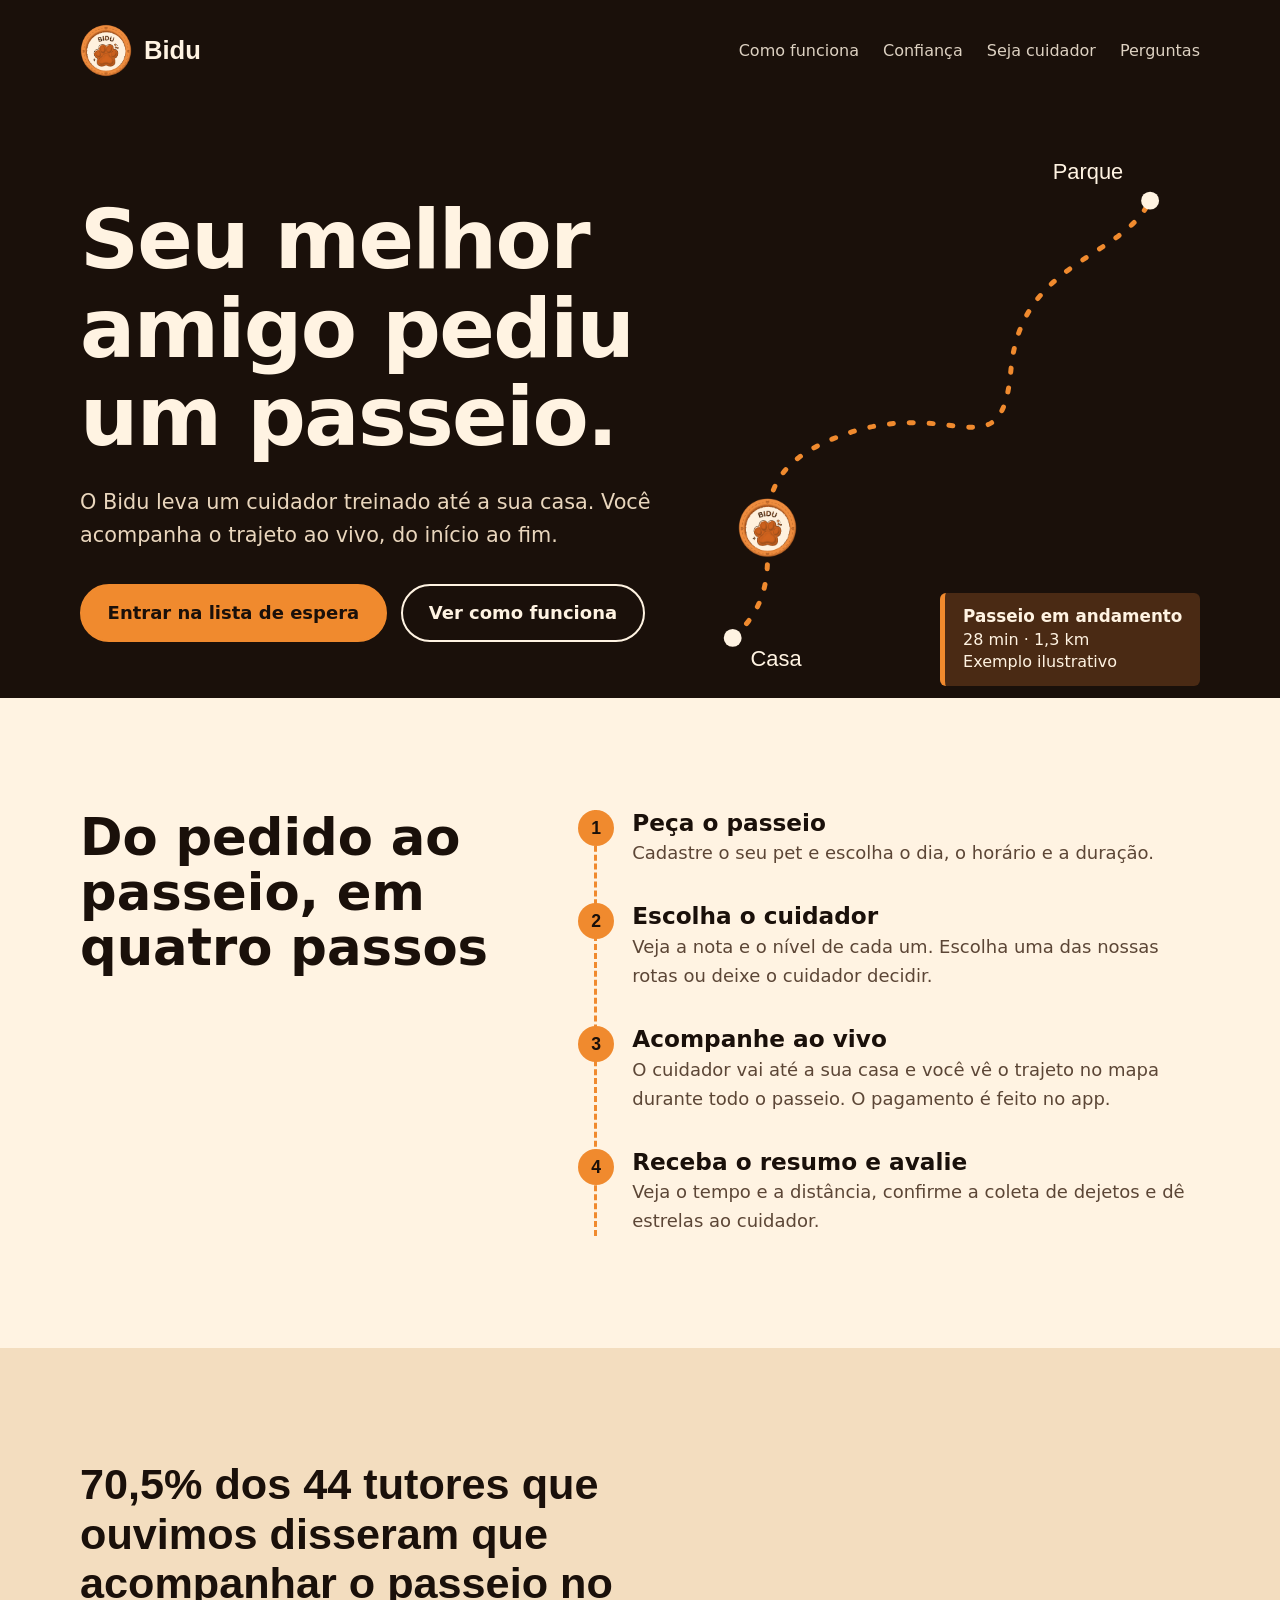
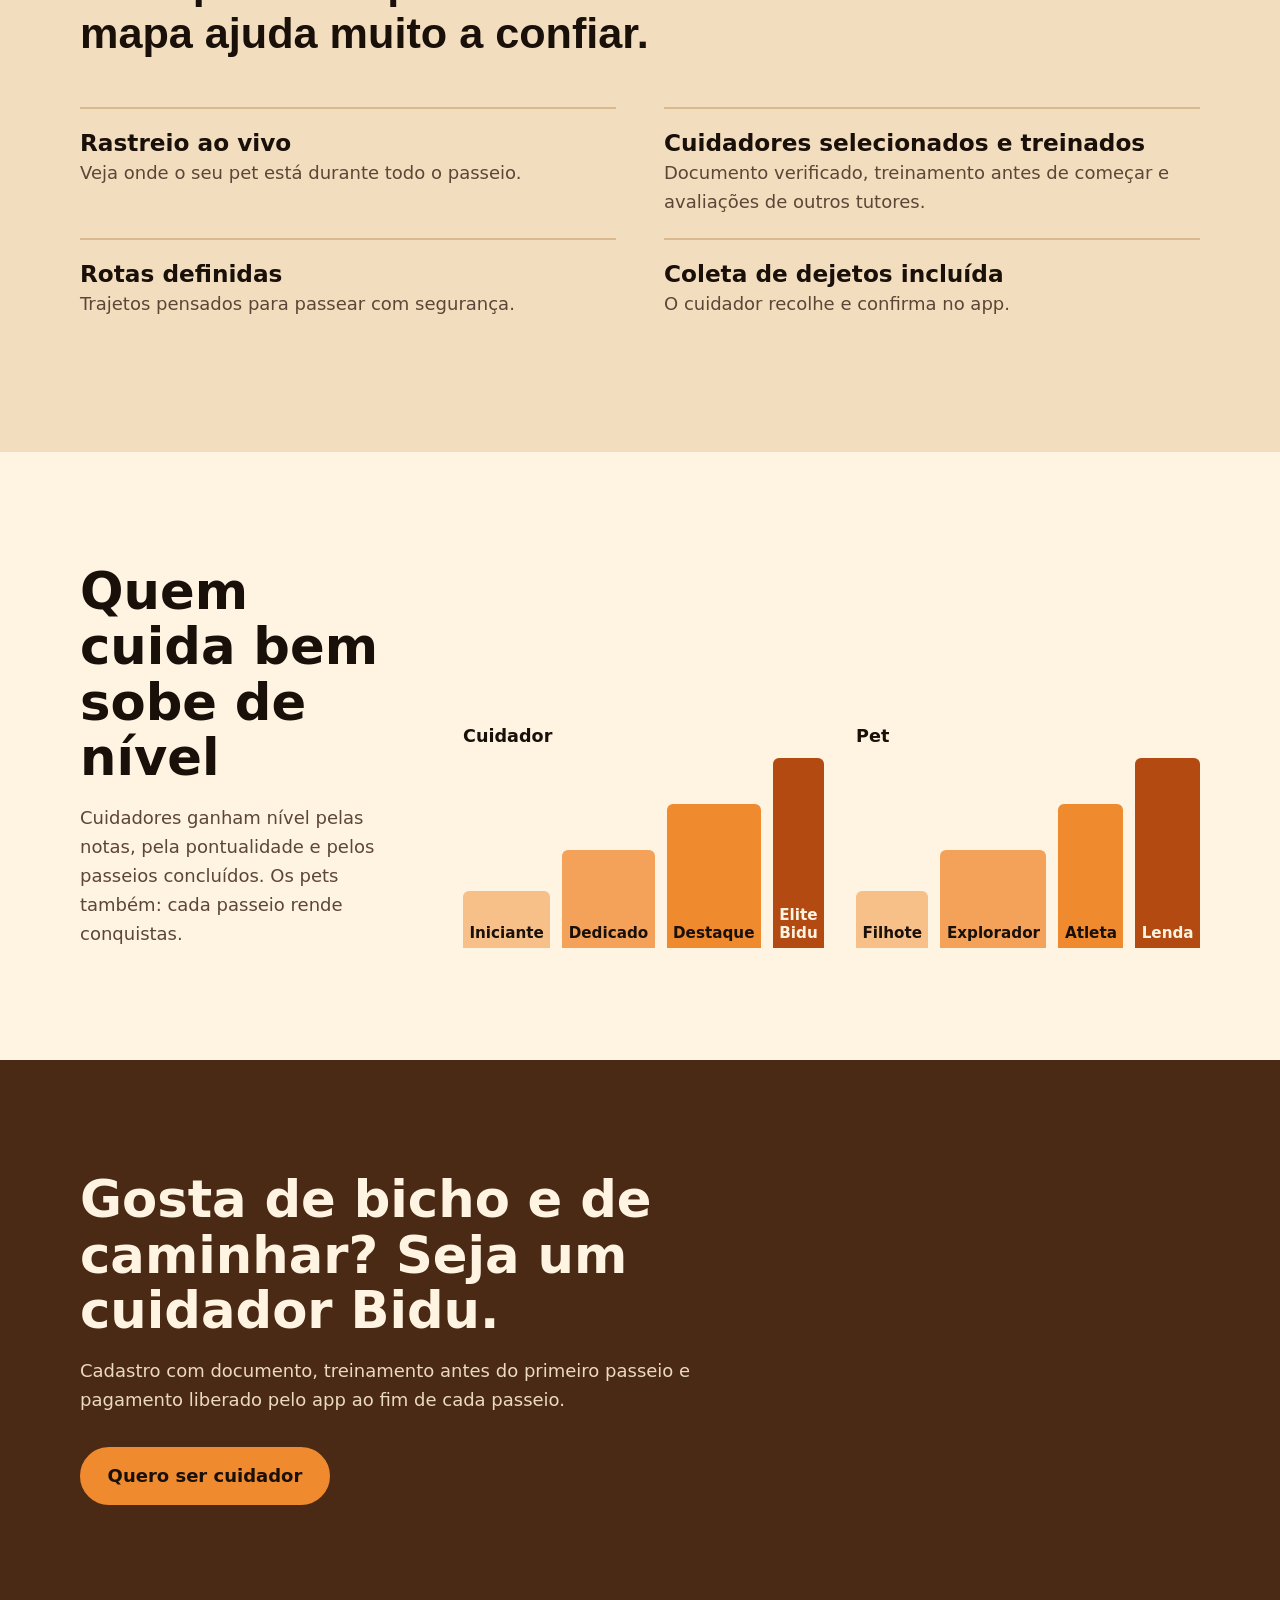
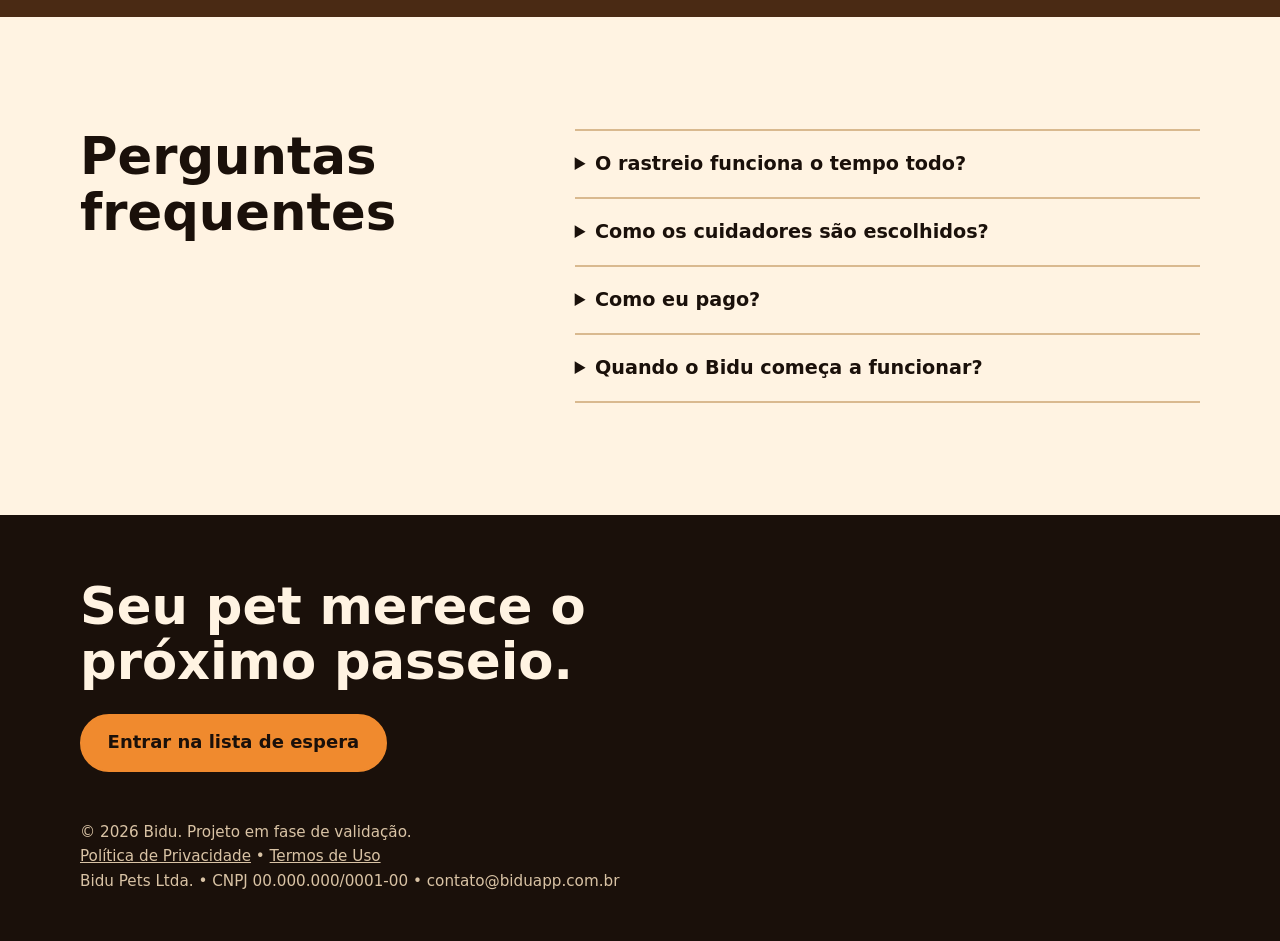
==== index.html @ c808e218 "fix: reset counter to 0 and ensure button functionality" ====
<!DOCTYPE html>
<html lang="pt-BR">
  <head>
    <meta charset="utf-8">
    <meta name="viewport" content="width=device-width, initial-scale=1, viewport-fit=cover">
    <title>Bidu – passeios para o seu pet, com acompanhamento ao vivo</title>
    <meta name="description" content="O Bidu leva um cuidador treinado até a sua casa e você acompanha o passeio do seu pet em tempo real.">
    <meta http-equiv="Content-Security-Policy" content="default-src 'self' https: data:; script-src 'self' 'unsafe-inline' https://fonts.googleapis.com https://fonts.gstatic.com https://connect.facebook.net; style-src 'self' 'unsafe-inline' https://fonts.googleapis.com; img-src 'self' data: https:; font-src 'self' https://fonts.gstatic.com; connect-src 'self' https://connect.facebook.net;">
    <link rel="preconnect" href="https://fonts.googleapis.com">
    <link rel="preconnect" href="https://fonts.gstatic.com" crossorigin>
    <link rel="stylesheet" href="https://fonts.googleapis.com/css2?family=Bricolage+Grotesque:wght@700;800&family=Figtree:wght@400;600&display=swap">
    <link rel="stylesheet" href="style.css">
  </head>
  <body>
    <header class="hero" id="topo">
      <div class="wrap">
        <div class="top">
          <a class="brand" href="#topo"><img src="img/logo.png" alt="" width="52" height="53">Bidu</a>
          <nav aria-label="Principal">
            <a href="#como">Como funciona</a>
            <a href="#confianca">Confiança</a>
            <a href="#cuidador">Seja cuidador</a>
            <a href="#faq">Perguntas</a>
          </nav>
        </div>
        <div class="heroGrid">
          <div>
            <h1>Seu melhor amigo pediu um passeio.</h1>
            <p class="lead">O Bidu leva um cuidador treinado até a sua casa. Você acompanha o trajeto ao vivo, do início ao fim.</p>
            <div class="cta">
              <a class="btn" href="#lista" data-waitlist>Entrar na lista de espera</a>
              <a class="btn ghost" href="#como">Ver como funciona</a>
            </div>
          </div>
          <div class="route">
            <svg viewBox="0 0 520 560" role="img" aria-label="Mapa com o trajeto de um passeio, da casa até o parque">
              <path id="rt" d="M50 500 C130 430 30 350 150 300 S320 340 330 230 S440 120 470 60" fill="none" stroke="#F08A2E" stroke-width="5" stroke-linecap="round" stroke-dasharray="4 16"/>
              <circle cx="50" cy="500" r="9" fill="#FFF3E2"/>
              <text x="68" y="528" fill="#FFF3E2" font-size="22" font-family="Figtree,sans-serif">Casa</text>
              <circle cx="470" cy="60" r="9" fill="#FFF3E2"/>
              <text x="372" y="38" fill="#FFF3E2" font-size="22" font-family="Figtree,sans-serif">Parque</text>
              <g id="mk">
                <image href="img/logo.png" x="-30" y="-30" width="60" height="61">
                  <animateMotion id="mv" dur="7s" begin="0.5s" fill="freeze" path="M50 500 C130 430 30 350 150 300 S320 340 330 230 S440 120 470 60"/>
                </image>
              </g>
            </svg>
            <div class="tracker"><b>Passeio em andamento</b>28 min · 1,3 km<br>Exemplo ilustrativo</div>
          </div>
        </div>
      </div>
    </header>
    <main>
      <section id="como">
        <div class="wrap steps">
          <div>
            <h2>Do pedido ao passeio, em quatro passos</h2>
          </div>
          <ol>
            <li>
              <h3>Peça o passeio</h3>
              <p>Cadastre o seu pet e escolha o dia, o horário e a duração.</p>
            </li>
            <li>
              <h3>Escolha o cuidador</h3>
              <p>Veja a nota e o nível de cada um. Escolha uma das nossas rotas ou deixe o cuidador decidir.</p>
            </li>
            <li>
              <h3>Acompanhe ao vivo</h3>
              <p>O cuidador vai até a sua casa e você vê o trajeto no mapa durante todo o passeio. O pagamento é feito no app.</p>
            </li>
            <li>
              <h3>Receba o resumo e avalie</h3>
              <p>Veja o tempo e a distância, confirme a coleta de dejetos e dê estrelas ao cuidador.</p>
            </li>
          </ol>
        </div>
      </section>
      <section class="proof" id="confianca">
        <div class="wrap">
          <p class="big">70,5% dos 44 tutores que ouvimos disseram que acompanhar o passeio no mapa ajuda muito a confiar.</p>
          <div class="rows">
            <div>
              <h3>Rastreio ao vivo</h3>
              <p>Veja onde o seu pet está durante todo o passeio.</p>
            </div>
            <div>
              <h3>Cuidadores selecionados e treinados</h3>
              <p>Documento verificado, treinamento antes de começar e avaliações de outros tutores.</p>
            </div>
            <div>
              <h3>Rotas definidas</h3>
              <p>Trajetos pensados para passear com segurança.</p>
            </div>
            <div>
              <h3>Coleta de dejetos incluída</h3>
              <p>O cuidador recolhe e confirma no app.</p>
            </div>
          </div>
        </div>
      </section>
      <section>
        <div class="wrap rank">
          <div>
            <h2>Quem cuida bem sobe de nível</h2>
            <p class="sub">Cuidadores ganham nível pelas notas, pela pontualidade e pelos passeios concluídos. Os pets também: cada passeio rende conquistas.</p>
          </div>
          <div class="ladders">
            <div>
              <h3>Cuidador</h3>
              <div class="stairs">
                <span>Iniciante</span>
                <span>Dedicado</span>
                <span>Destaque</span>
                <span>Elite Bidu</span>
              </div>
            </div>
            <div>
              <h3>Pet</h3>
              <div class="stairs">
                <span>Filhote</span>
                <span>Explorador</span>
                <span>Atleta</span>
                <span>Lenda</span>
              </div>
            </div>
          </div>
        </div>
      </section>
      <section class="band" id="cuidador">
        <div class="wrap">
          <h2>Gosta de bicho e de caminhar? Seja um cuidador Bidu.</h2>
          <p>Cadastro com documento, treinamento antes do primeiro passeio e pagamento liberado pelo app ao fim de cada passeio.</p>
          <a class="btn" href="#lista" data-waitlist>Quero ser cuidador</a>
        </div>
      </section>
      <section id="faq">
        <div class="wrap faq">
          <h2>Perguntas frequentes</h2>
          <div>
            <details>
              <summary>O rastreio funciona o tempo todo?</summary>
              <p>Funciona durante todo o passeio, do início ao fim. Fora do passeio, a localização do cuidador não é compartilhada.</p>
            </details>
            <details>
              <summary>Como os cuidadores são escolhidos?</summary>
              <p>Eles passam por cadastro com documento e por treinamento antes de liberar o perfil, e são avaliados pelos tutores depois de cada passeio.</p>
            </details>
            <details>
              <summary>Como eu pago?</summary>
              <p>Pelo próprio app. O valor só é liberado ao cuidador depois do passeio.</p>
            </details>
            <details>
              <summary>Quando o Bidu começa a funcionar?</summary>
              <p>Estamos em fase de validação. Entre na lista de espera para ser avisado.</p>
            </details>
          </div>
        </div>
      </section>
    </main>
    <footer id="lista">
      <div class="wrap">
        <h2>Seu pet merece o próximo passeio.</h2>
        <a class="btn" id="listaBtn" data-waitlist hidden href="#lista">Entrar na lista de espera</a>
        <p id="listaMsg">A lista de espera abre em breve. Volte para conferir.</p>
        <p class="small">
          © 2026 Bidu. Projeto em fase de validação.<br>
          <a href="#">Política de Privacidade</a> • <a href="#">Termos de Uso</a><br>
          Bidu Pets Ltda. • CNPJ 00.000.000/0001-00 • contato@biduapp.com.br
        </p>
      </div>
    </footer>
    <script src="script.js"></script>
  </body>
</html>
---- style.css ----
/* Bidu: estilos do site promocional (index.html) */

:root {
  --ink: #1A100A;
  --brown: #4A2A14;
  --orange: #F08A2E;
  --cream: #FFF3E2;
  --bg: #FFF3E2;
  --text: #1A100A;
  --muted: #5C4636;
  --surface: #F3DDBF;
  --accent: #B24A12;
  --line: #D9B98F;
  box-sizing: border-box;
  padding-top: env(safe-area-inset-top,0px);
  padding-bottom: env(safe-area-inset-bottom,0px);
}

@media (prefers-color-scheme:dark) {
  :root:not([data-theme="light"]) {
    --bg: #1A100A;
    --text: #FFF3E2;
    --muted: #D9C3A5;
    --surface: #2A1A10;
    --accent: #F4A25A;
    --line: #4A2A14;
    color-scheme: dark;
  }
}

:root[data-theme="dark"] {
  --bg: #1A100A;
  --text: #FFF3E2;
  --muted: #D9C3A5;
  --surface: #2A1A10;
  --accent: #F4A25A;
  --line: #4A2A14;
  color-scheme: dark;
}

html {
  scroll-padding-top: env(safe-area-inset-top,0px);
  scroll-behavior: smooth;
}

*,
*::before,
*::after {
  box-sizing: border-box;
}

body {
  margin: 0;
  background: var(--bg);
  color: var(--text);
  font: 400 1.125rem/1.6 Figtree,system-ui,sans-serif;
}

h1,
h2,
h3 {
  font-family: 'Bricolage Grotesque',Figtree,system-ui,sans-serif;
  line-height: 1.08;
  margin: 0;
}

h2 {
  font-size: clamp(2rem,4.5vw,3.2rem);
  font-weight: 800;
  max-width: 18ch;
}

p {
  margin: 0;
  max-width: 60ch;
}

a {
  color: inherit;
}

.wrap {
  width: min(1120px,100% - 2.5rem);
  margin-inline: auto;
}

section {
  padding: clamp(4rem,9vw,7rem) 0;
}

.btn {
  display: inline-flex;
  align-items: center;
  min-height: 48px;
  padding: .8rem 1.6rem;
  border-radius: 999px;
  background: var(--orange);
  color: var(--ink);
  font-weight: 600;
  text-decoration: none;
  border: 2px solid var(--orange);
}

.btn.ghost {
  background: transparent;
  color: inherit;
  border-color: currentColor;
}

.btn:hover {
  filter: brightness(1.08);
}

:focus-visible {
  outline: 3px solid var(--orange);
  outline-offset: 3px;
}

.hero {
  background: var(--ink);
  color: var(--cream);
  padding-top: 1.5rem;
  overflow: hidden;
}

.top {
  display: flex;
  align-items: center;
  justify-content: space-between;
  gap: 1rem;
  margin-bottom: clamp(2rem,6vw,4rem);
}

.brand {
  display: flex;
  align-items: center;
  gap: .75rem;
  font: 800 1.6rem 'Bricolage Grotesque',sans-serif;
  text-decoration: none;
}

.brand img {
  width: 52px;
  height: 53px;
}

.top nav {
  display: flex;
  gap: 1.5rem;
  font-size: 1rem;
}

.top nav a {
  text-decoration: none;
  opacity: .85;
}

.heroGrid {
  display: grid;
  grid-template-columns: 1.05fr .95fr;
  gap: 2rem;
  align-items: center;
}

.hero h1 {
  font-size: clamp(2.7rem,6.4vw,5.2rem);
  font-weight: 800;
  letter-spacing: -.02em;
}

.hero p.lead {
  font-size: 1.3rem;
  margin: 1.5rem 0 2rem;
  color: #E9D6BD;
}

.cta {
  display: flex;
  flex-wrap: wrap;
  gap: .9rem;
}

.route {
  position: relative;
}

.route svg {
  width: 100%;
  height: auto;
  display: block;
}

.tracker {
  position: absolute;
  right: 0;
  bottom: 2%;
  background: var(--brown);
  border-left: 5px solid var(--orange);
  padding: .8rem 1.1rem;
  font-size: 1rem;
  line-height: 1.4;
  border-radius: 6px;
}

.tracker b {
  display: block;
  font-size: 1.05rem;
}

.steps {
  display: grid;
  grid-template-columns: 1fr 1.3fr;
  gap: 3rem;
  align-items: start;
}

ol {
  list-style: none;
  margin: 0;
  padding: 0 0 0 2.2rem;
  border-left: 3px dashed var(--orange);
}

ol li {
  position: relative;
  padding-bottom: 2.2rem;
}

ol li:last-child {
  padding-bottom: 0;
}

ol li::before {
  counter-increment: s;
  content: counter(s);
  position: absolute;
  left: calc(-2.2rem - 19px);
  top: 0;
  width: 36px;
  height: 36px;
  border-radius: 50%;
  background: var(--orange);
  color: var(--ink);
  font: 800 1.1rem/36px 'Bricolage Grotesque',sans-serif;
  text-align: center;
}

ol {
  counter-reset: s;
}

h3 {
  font-size: 1.45rem;
  font-weight: 700;
  margin-bottom: .3rem;
}

li p,
.rows p {
  color: var(--muted);
}

.proof {
  background: var(--surface);
}

.proof .big {
  font: 800 clamp(1.7rem,3.6vw,2.7rem)/1.15 'Bricolage Grotesque',sans-serif;
  max-width: 24ch;
  margin-bottom: 3rem;
}

.rows {
  display: grid;
  grid-template-columns: 1fr 1fr;
  gap: 0 3rem;
}

.rows div {
  padding: 1.3rem 0;
  border-top: 2px solid var(--line);
}

.rank {
  display: grid;
  grid-template-columns: 1fr 1.2fr;
  gap: 3rem;
  align-items: end;
}

.rank p.sub {
  margin-top: 1.2rem;
  color: var(--muted);
}

.ladders {
  display: grid;
  grid-template-columns: 1fr 1fr;
  gap: 2rem;
}

.ladders h3 {
  font-size: 1.1rem;
  margin-bottom: .8rem;
}

.stairs {
  display: flex;
  align-items: flex-end;
  gap: 12px;
  height: 190px;
}


.stairs span {
  flex: 1;
  display: flex;
  align-items: flex-end;
  padding: .4rem;
  font-size: .95rem;
  font-weight: 600;
  line-height: 1.2;
  background: var(--orange);
  color: var(--ink);
  border-radius: 6px 6px 0 0;
  transform-origin: bottom;
  transform: scaleY(0);
  transition: transform 0.8s cubic-bezier(0.16, 1, 0.3, 1);
}

.stairs.animate-in span {
  transform: scaleY(1);
}

.stairs span:nth-child(1) { height: 30%; background: #F7C089; transition-delay: 0.1s; }
.stairs span:nth-child(2) { height: 52%; background: #F4A25A; transition-delay: 0.2s; }
.stairs span:nth-child(3) { height: 76%; transition-delay: 0.3s; }
.stairs span:nth-child(4) { height: 100%; background: var(--accent); color: var(--cream); transition-delay: 0.4s; flex: 1.3; }

.band {
  background: var(--brown);
  color: var(--cream);
}

.band .btn.ghost {
  color: var(--cream);
}

.band p {
  margin: 1.2rem 0 2rem;
  color: #EBD9C2;
}

details {
  border-top: 2px solid var(--line);
  padding: 1.1rem 0;
}

details:last-of-type {
  border-bottom: 2px solid var(--line);
}

summary {
  cursor: pointer;
  font-weight: 600;
  font-size: 1.2rem;
}

details p {
  margin-top: .7rem;
  color: var(--muted);
}

.faq {
  display: grid;
  grid-template-columns: 1fr 1.4fr;
  gap: 3rem;
}

footer {
  background: var(--ink);
  color: var(--cream);
  padding: 4rem 0 3rem;
}

footer h2 {
  max-width: 20ch;
  margin-bottom: 1.5rem;
}

footer .small {
  margin-top: 3rem;
  font-size: .95rem;
  color: #D9C3A5;
}

#listaMsg {
  color: #E9D6BD;
}

[hidden] {
  display: none!important;
}

@media (max-width:820px) {
  .top nav {
    display: none;
  }
  .heroGrid,
  .steps,
  .rank,
  .faq,
  .rows,
  .ladders {
    grid-template-columns: 1fr;
  }
  .rows {
    gap: 0;
  }
  .route {
    max-width: 440px;
  }
}

@media (prefers-reduced-motion:reduce) {
  html {
    scroll-behavior: auto;
  }
  .stairs span {
    animation: none;
  }
}
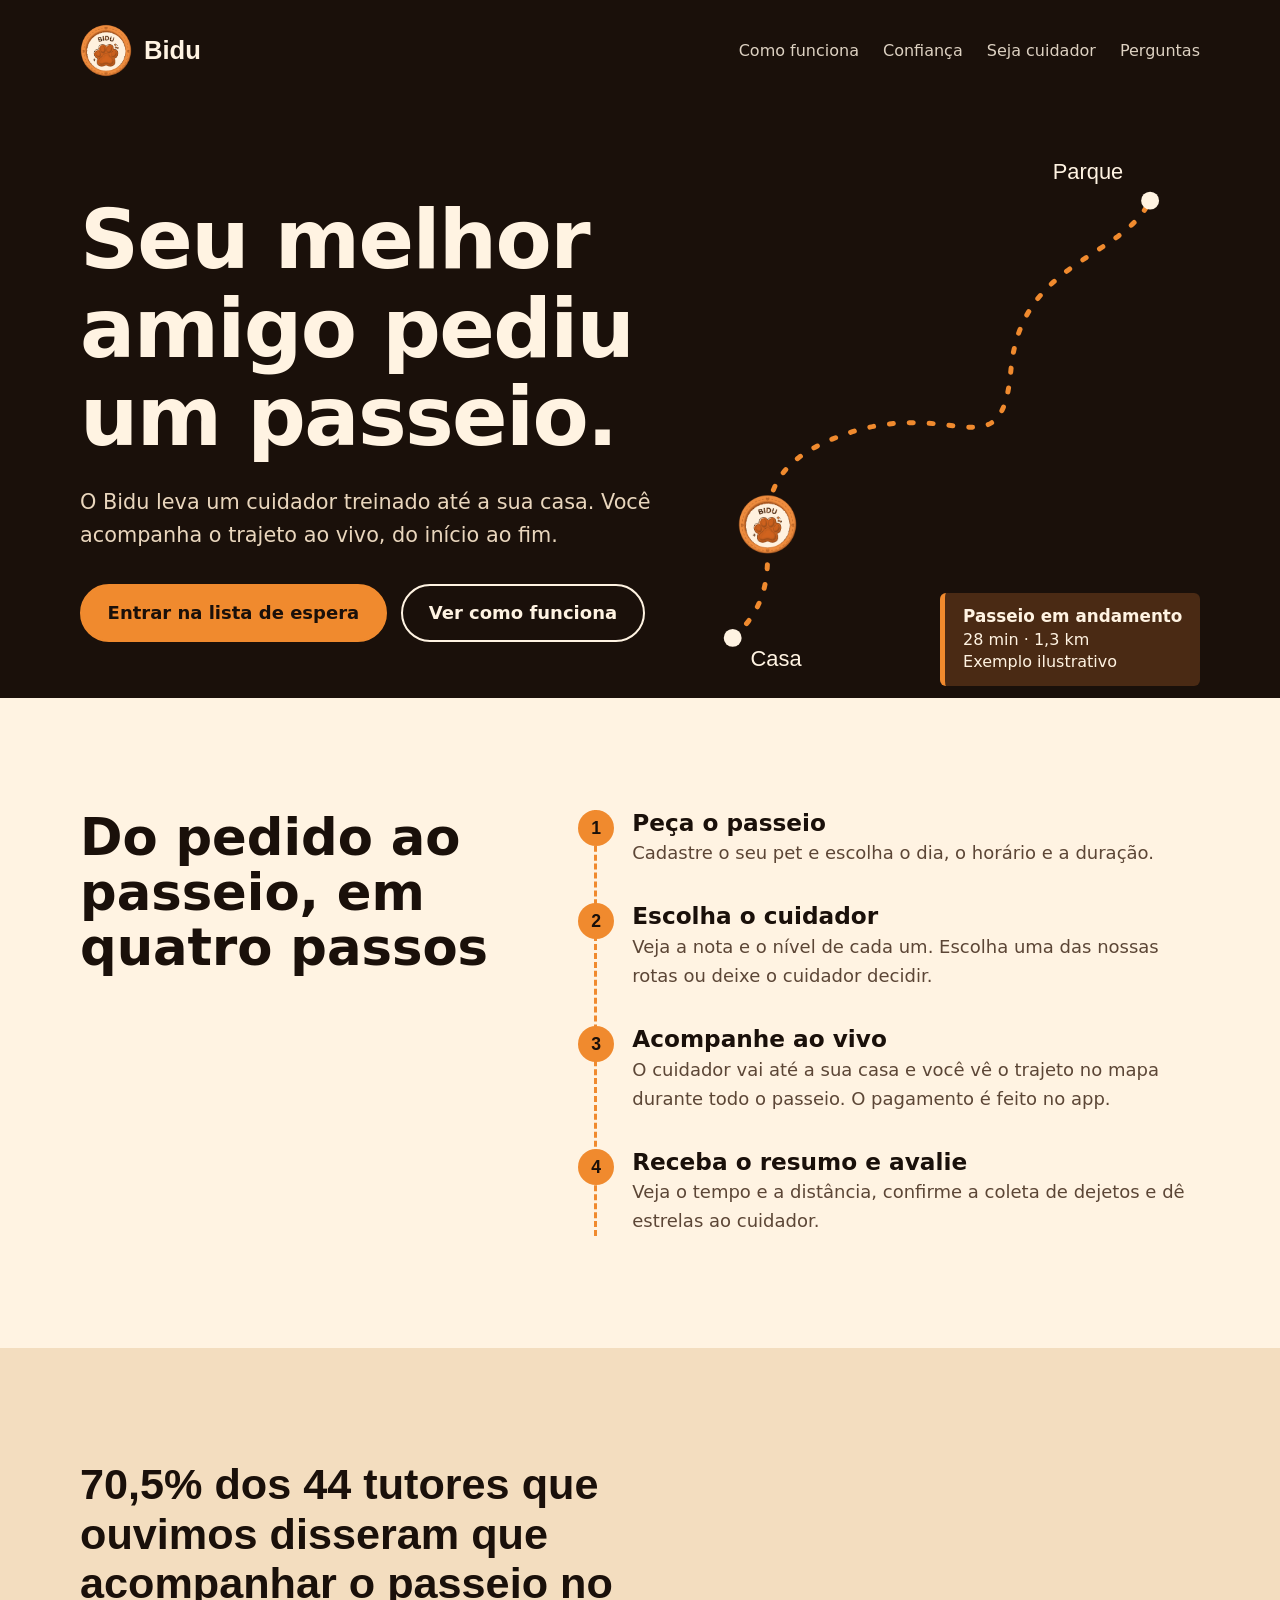
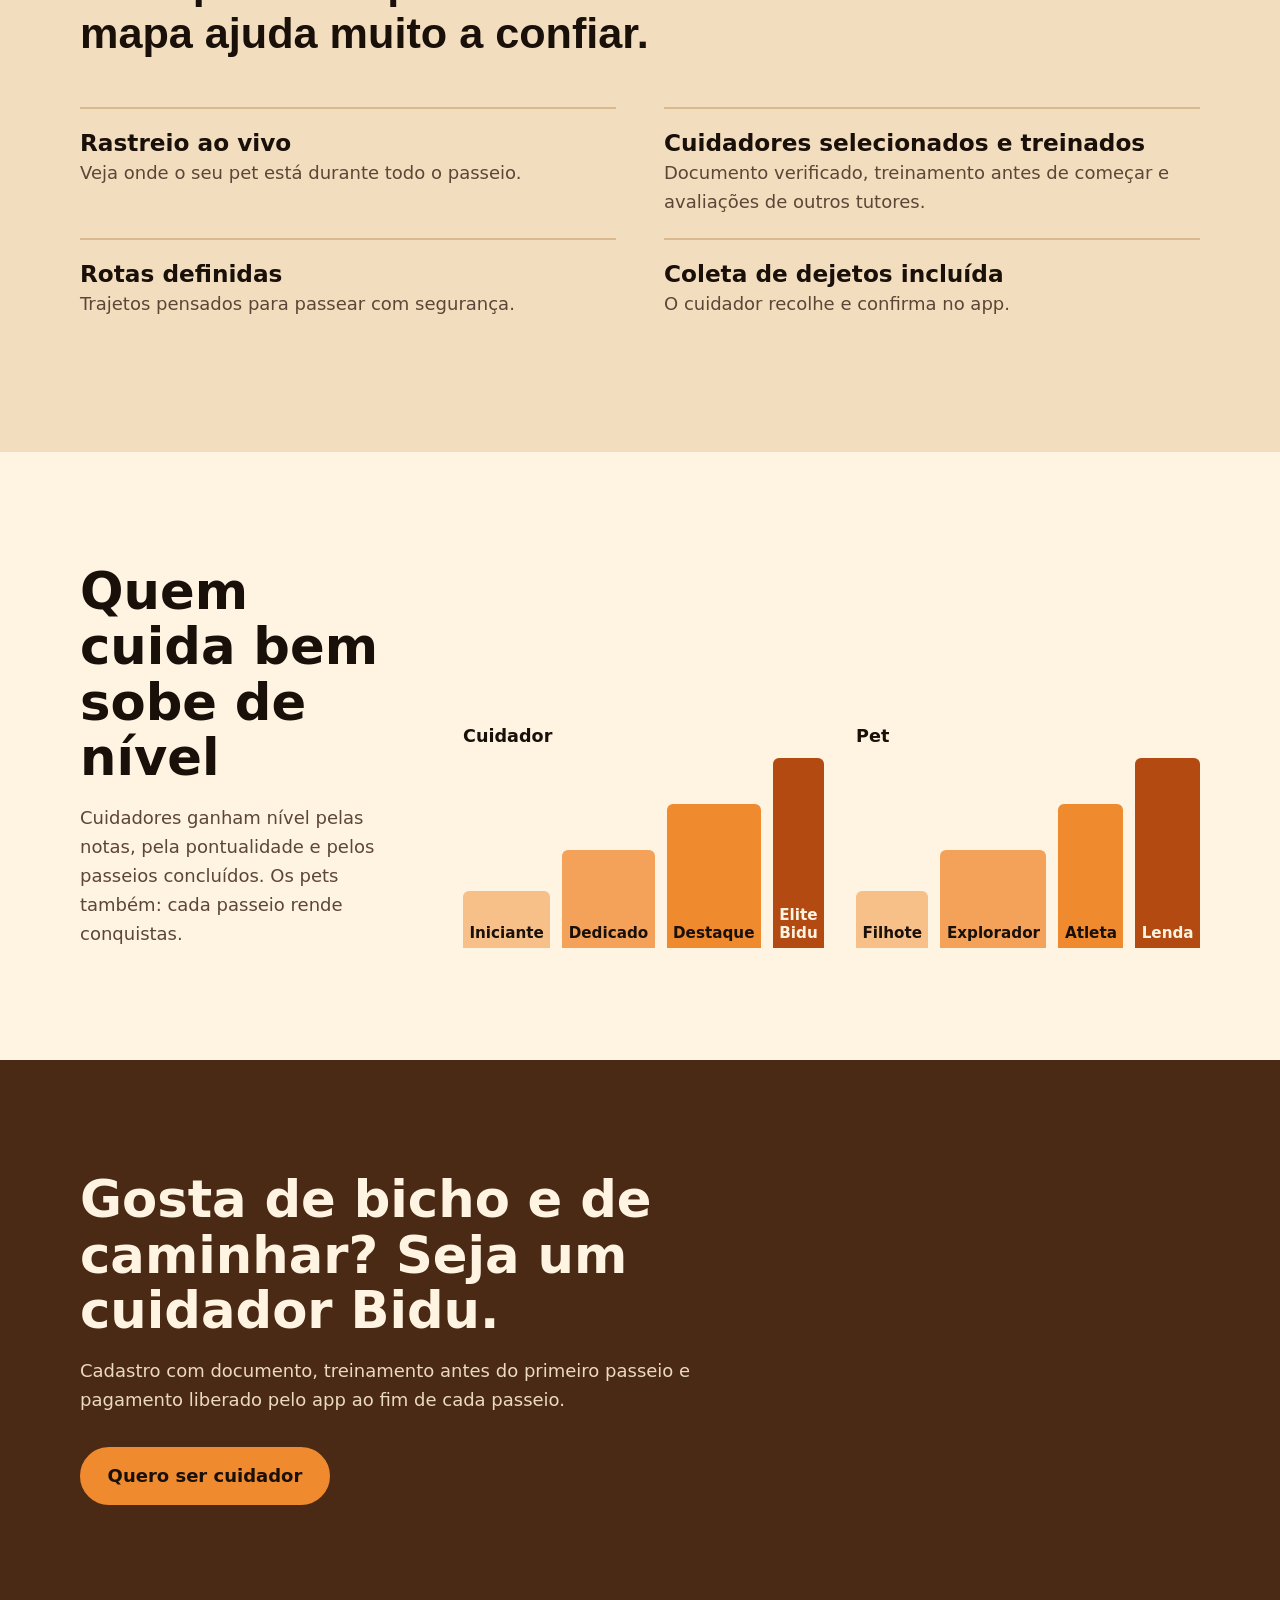
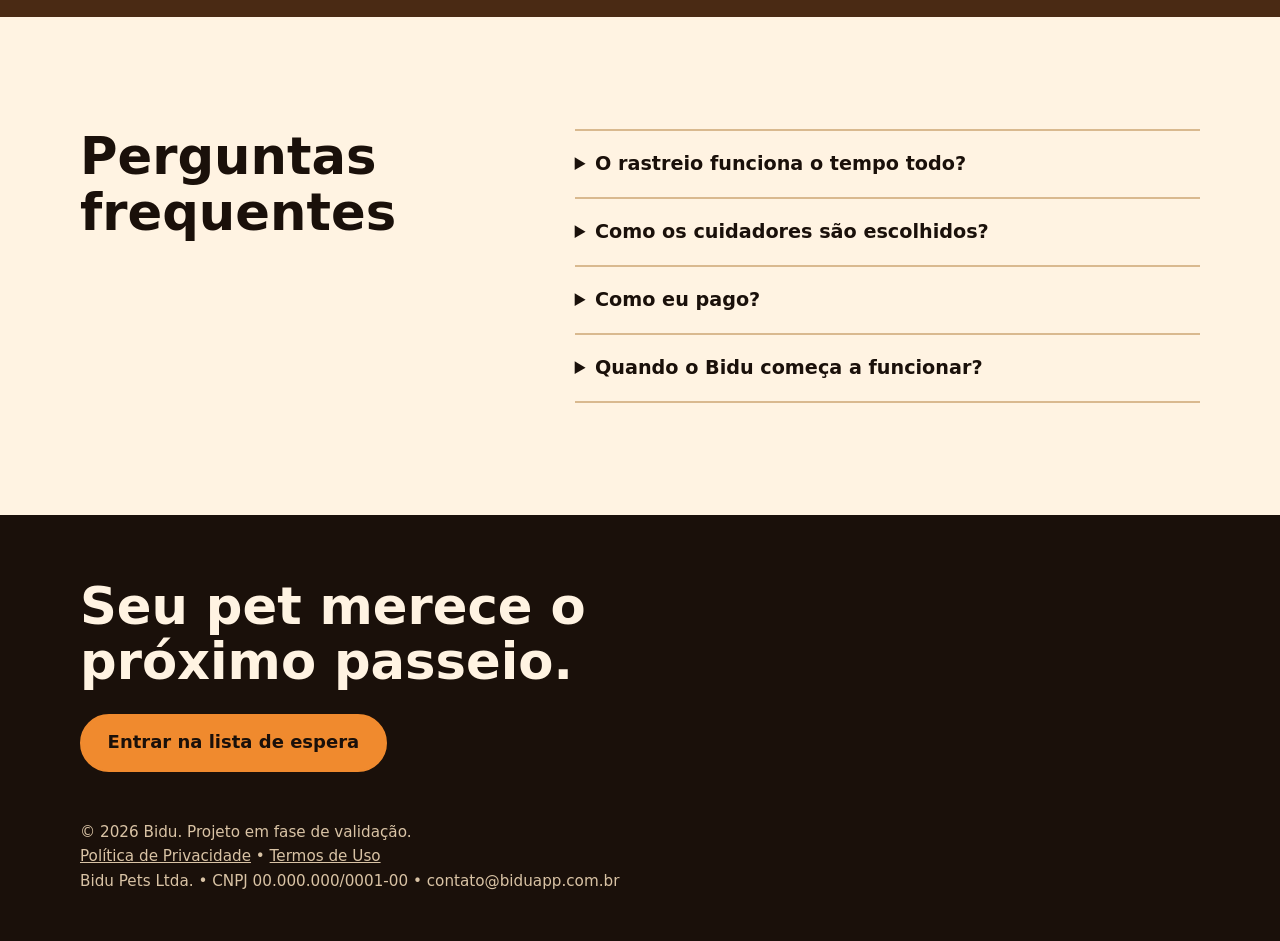
==== commit b21724e4: "feat: adiciona formulário de captura de leads com WhatsApp, rastreamento UTM e páginas legais" ====
--- a/index.html
+++ b/index.html
@@ -165,7 +165,7 @@
         <p id="listaMsg">A lista de espera abre em breve. Volte para conferir.</p>
         <p class="small">
           © 2026 Bidu. Projeto em fase de validação.<br>
-          <a href="#">Política de Privacidade</a> • <a href="#">Termos de Uso</a><br>
+          <a href="privacidade.html">Política de Privacidade</a> • <a href="termos.html">Termos de Uso</a><br>
           Bidu Pets Ltda. • CNPJ 00.000.000/0001-00 • contato@biduapp.com.br
         </p>
       </div>
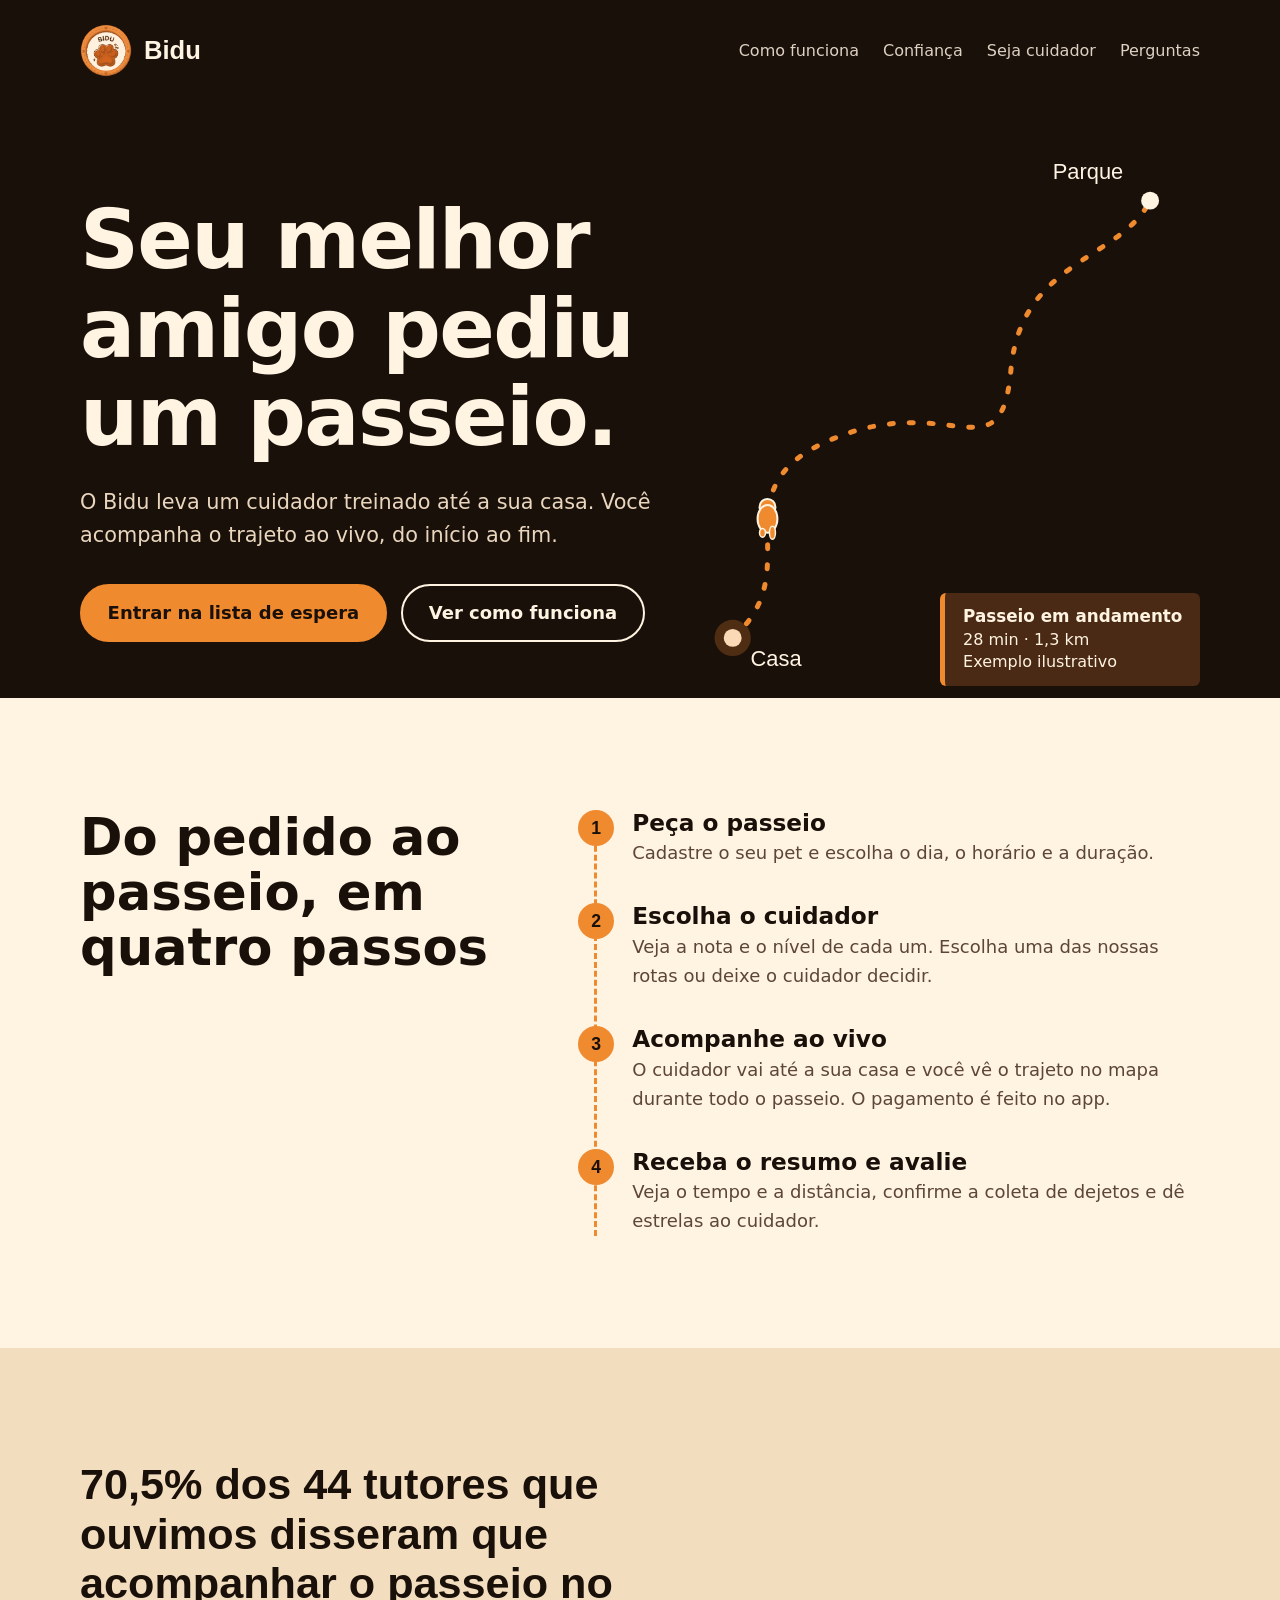
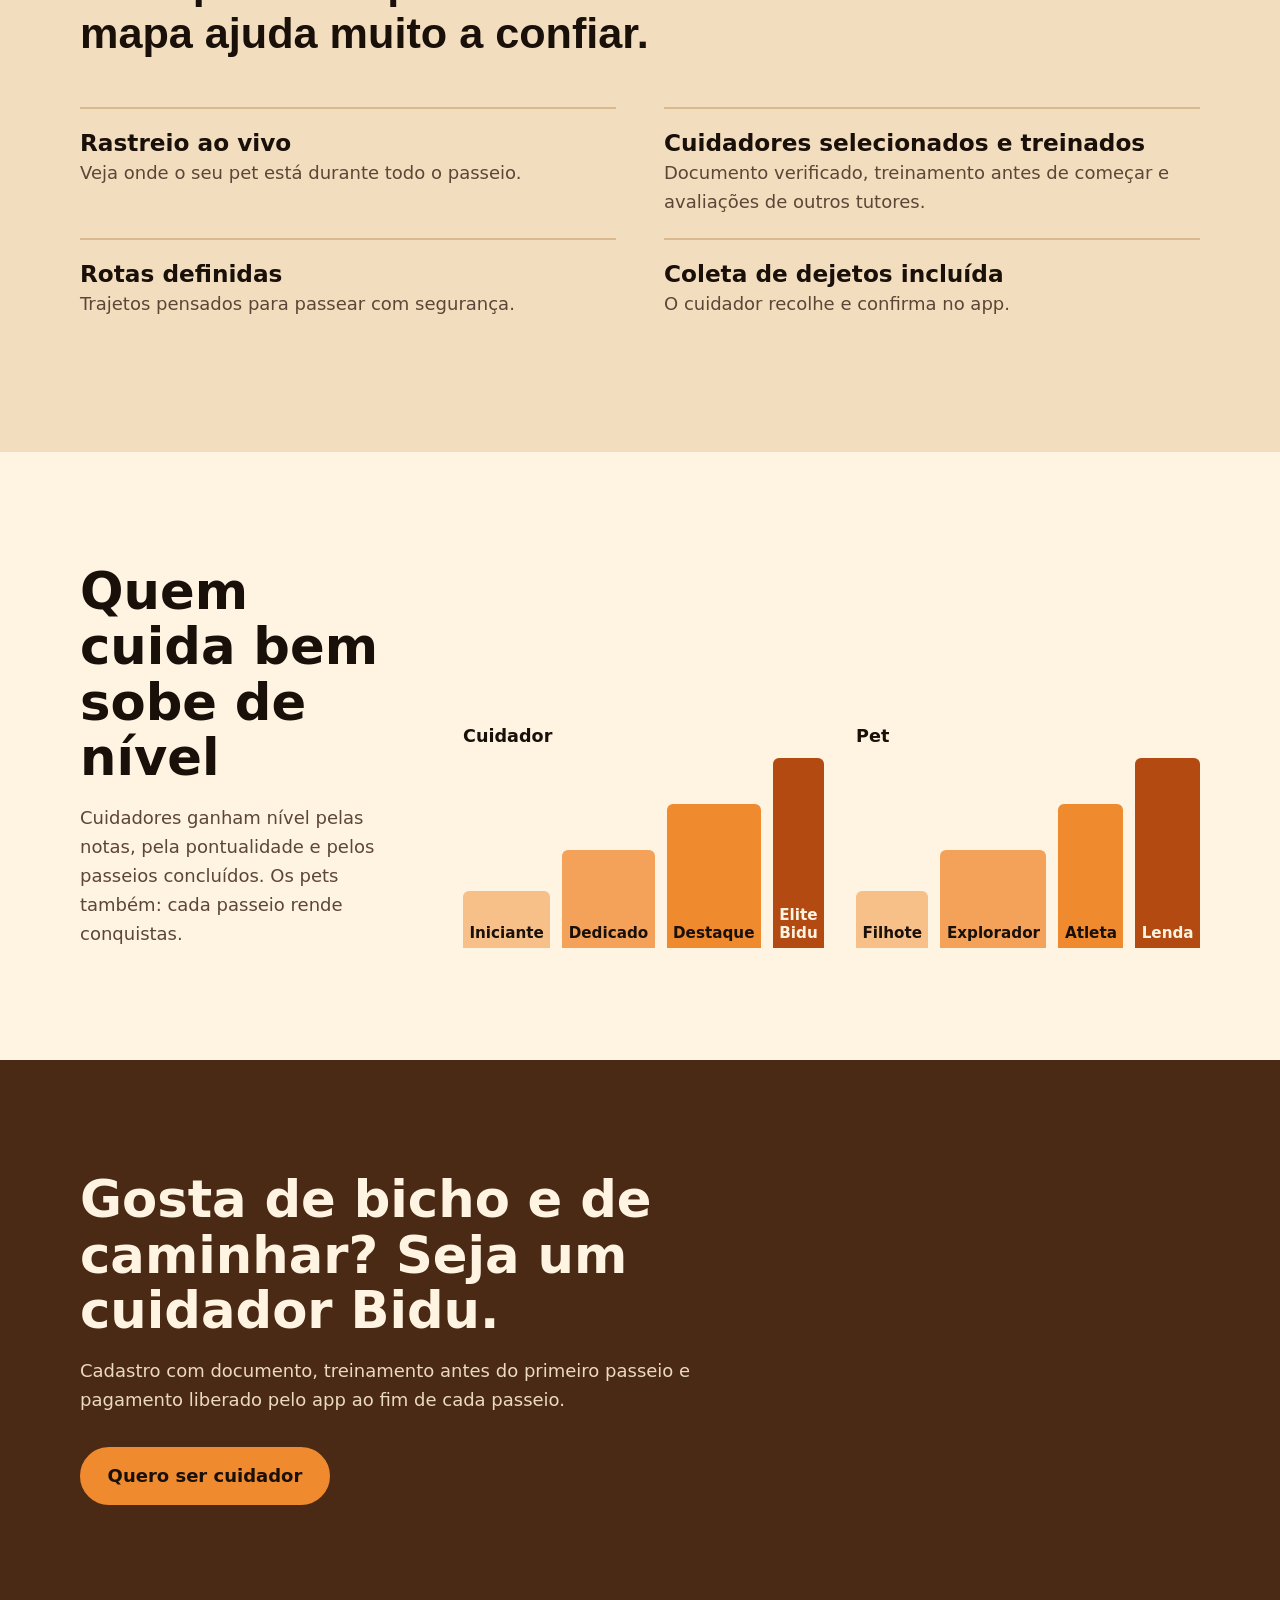
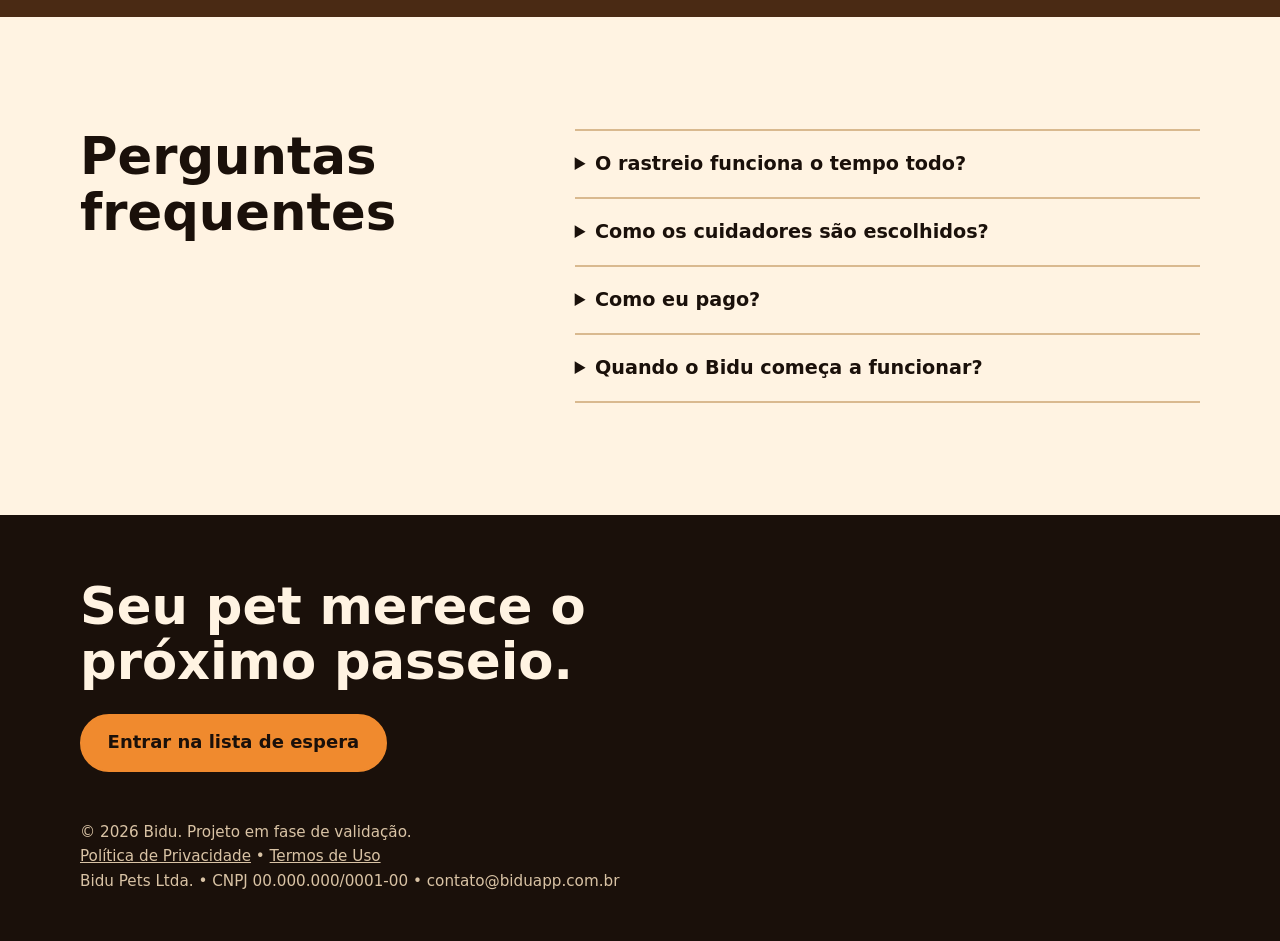
==== commit 2780a604: "feat: adiciona animação de fluxo ao trajeto do passeio" ====
--- a/index.html
+++ b/index.html
@@ -39,9 +39,33 @@
               <text x="68" y="528" fill="#FFF3E2" font-size="22" font-family="Figtree,sans-serif">Casa</text>
               <circle cx="470" cy="60" r="9" fill="#FFF3E2"/>
               <text x="372" y="38" fill="#FFF3E2" font-size="22" font-family="Figtree,sans-serif">Parque</text>
-              <g id="mk">
-                <image href="img/logo.png" x="-30" y="-30" width="60" height="61">
-                  <animateMotion id="mv" dur="7s" begin="0.5s" fill="freeze" path="M50 500 C130 430 30 350 150 300 S320 340 330 230 S440 120 470 60"/>
+              <g id="mk" transform="translate(50, 500)">
+                <!-- Walking person marker -->
+                <circle cx="0" cy="0" r="18" fill="#F08A2E" opacity="0.25">
+                  <animate attributeName="r" values="18;28;18" dur="1.2s" repeatCount="indefinite" begin="0.5s"/>
+                  <animate attributeName="opacity" values="0.25;0.05;0.25" dur="1.2s" repeatCount="indefinite" begin="0.5s"/>
+                </circle>
+                <circle cx="0" cy="-22" r="8" fill="#F08A2E" stroke="#FFF3E2" stroke-width="2">
+                  <animateMotion dur="7s" begin="0.5s" fill="freeze" path="M0 0 C80 -70 -20 -150 100 -200 S270 -160 280 -270 S390 -380 420 -440"/>
+                </circle>
+                <ellipse cx="0" cy="-10" rx="10" ry="14" fill="#F08A2E" stroke="#FFF3E2" stroke-width="2">
+                  <animateMotion dur="7s" begin="0.5s" fill="freeze" path="M0 0 C80 -70 -20 -150 100 -200 S270 -160 280 -270 S390 -380 420 -440"/>
+                </ellipse>
+                <!-- Legs walking animation -->
+                <g fill="#F08A2E" stroke="#FFF3E2" stroke-width="1.5">
+                  <ellipse cx="-5" cy="4" rx="3" ry="7">
+                    <animateMotion dur="7s" begin="0.5s" fill="freeze" path="M0 0 C80 -70 -20 -150 100 -200 S270 -160 280 -270 S390 -380 420 -440"/>
+                    <animate attributeName="ry" values="7;4;7" dur="0.5s" repeatCount="indefinite" begin="0.5s"/>
+                  </ellipse>
+                  <ellipse cx="5" cy="4" rx="3" ry="7">
+                    <animateMotion dur="7s" begin="0.5s" fill="freeze" path="M0 0 C80 -70 -20 -150 100 -200 S270 -160 280 -270 S390 -380 420 -440"/>
+                    <animate attributeName="ry" values="4;7;4" dur="0.5s" repeatCount="indefinite" begin="0.5s"/>
+                  </ellipse>
+                </g>
+                <!-- Logo at destination (park) -->
+                <image href="img/logo.png" x="-30" y="-30" width="60" height="61" opacity="0">
+                  <animate attributeName="opacity" values="0;1" dur="0.5s" begin="7.5s" fill="freeze"/>
+                  <animateTransform attributeName="transform" type="scale" values="0;1.2;1" dur="0.6s" begin="7.5s" fill="freeze"/>
                 </image>
               </g>
             </svg>
--- a/style.css
+++ b/style.css
@@ -184,10 +184,26 @@
   position: relative;
 }
 
+@keyframes drawPath {
+  from { stroke-dashoffset: 1000; }
+  to { stroke-dashoffset: 0; }
+}
+
+@keyframes flowDashes {
+  from { stroke-dashoffset: 40; }
+  to { stroke-dashoffset: 0; }
+}
+
 .route svg {
   width: 100%;
   height: auto;
   display: block;
+}
+
+.route #rt {
+  stroke-dasharray: 4 16;
+  stroke-dashoffset: 0;
+  animation: flowDashes 2s linear infinite;
 }
 
 .tracker {
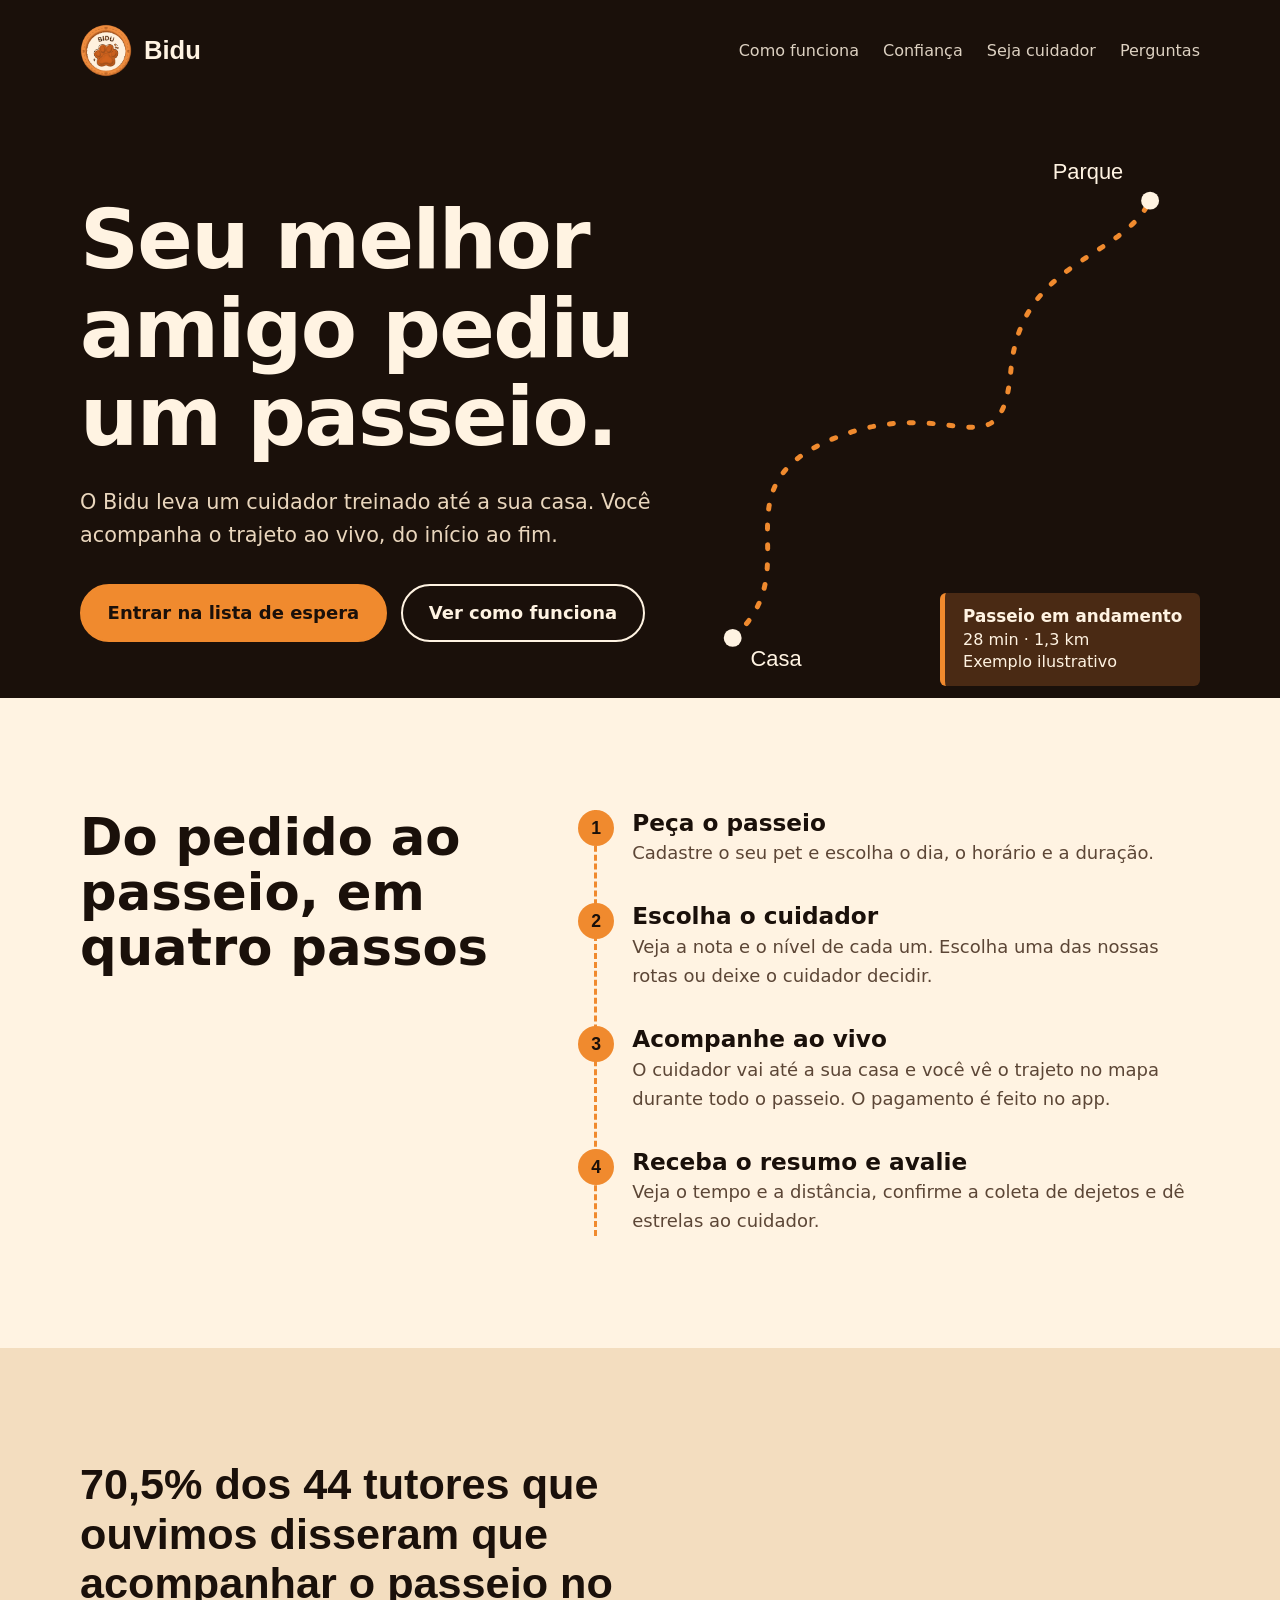
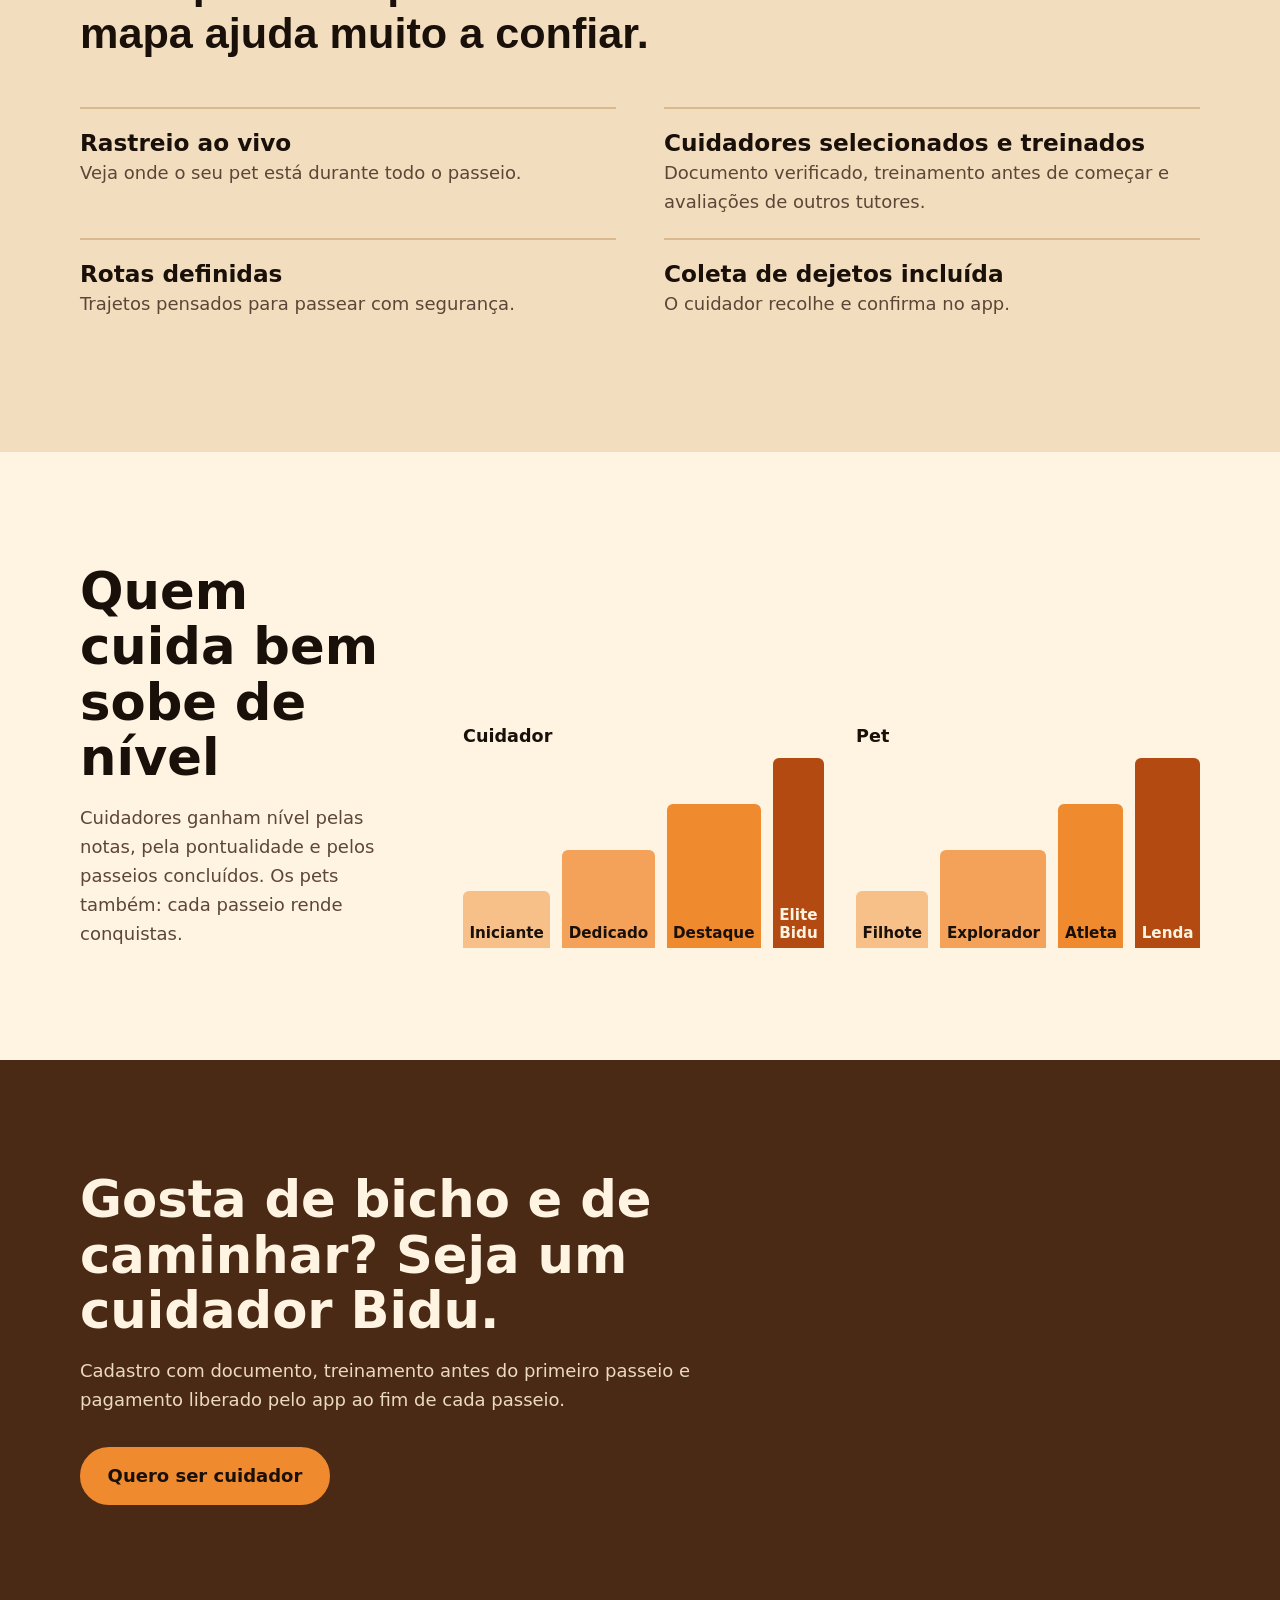
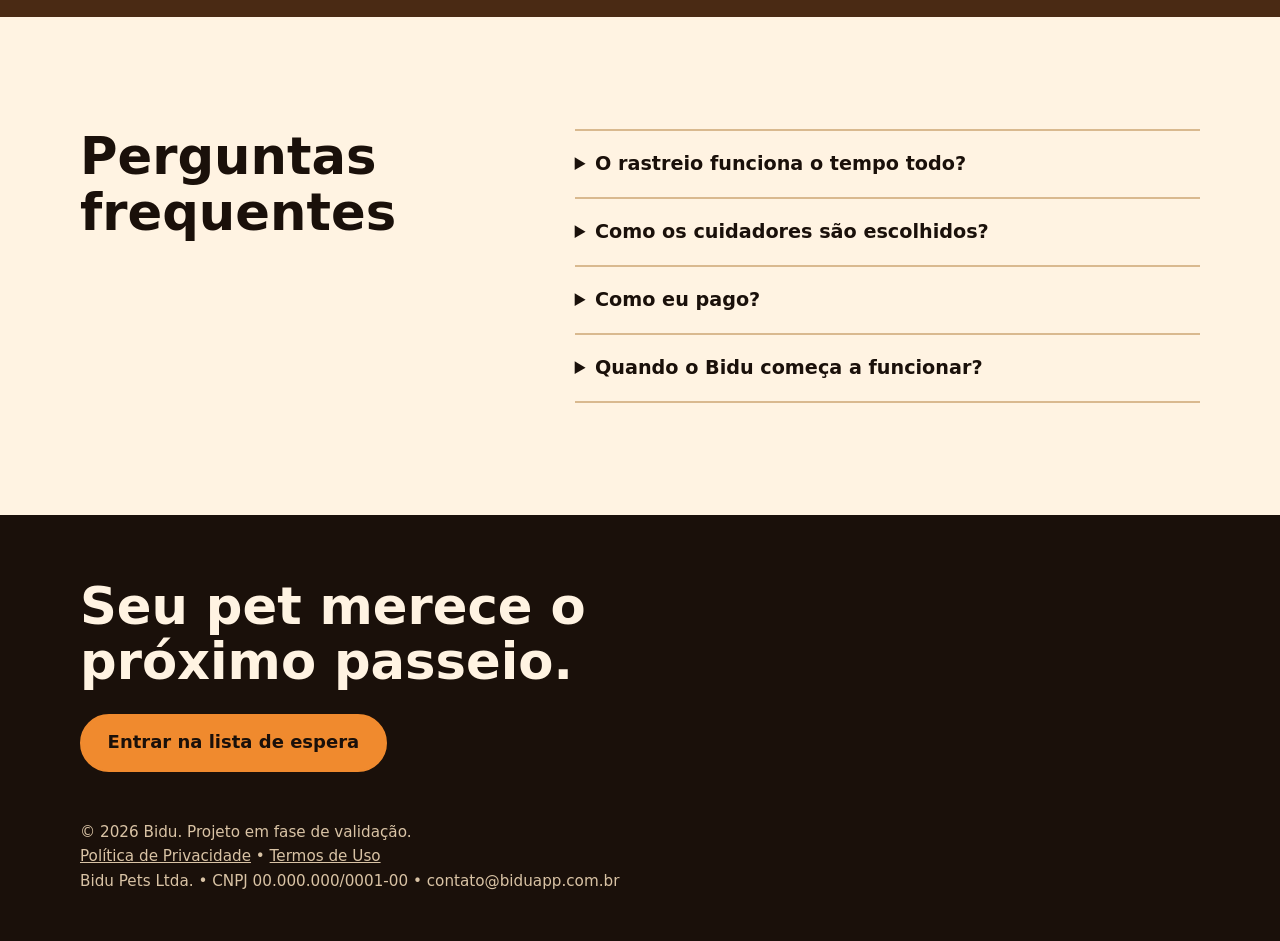
==== commit a5f2022d: "feat: finalize round-trip animation and clean up script Co-Authored-By: Claude Code <noreply@anthrop" ====
--- a/index.html
+++ b/index.html
@@ -39,34 +39,10 @@
               <text x="68" y="528" fill="#FFF3E2" font-size="22" font-family="Figtree,sans-serif">Casa</text>
               <circle cx="470" cy="60" r="9" fill="#FFF3E2"/>
               <text x="372" y="38" fill="#FFF3E2" font-size="22" font-family="Figtree,sans-serif">Parque</text>
-              <g id="mk" transform="translate(50, 500)">
-                <!-- Walking person marker -->
-                <circle cx="0" cy="0" r="18" fill="#F08A2E" opacity="0.25">
-                  <animate attributeName="r" values="18;28;18" dur="1.2s" repeatCount="indefinite" begin="0.5s"/>
-                  <animate attributeName="opacity" values="0.25;0.05;0.25" dur="1.2s" repeatCount="indefinite" begin="0.5s"/>
+              <g id="mk">
+                <circle cx="50" cy="500" r="14" fill="#F08A2E" opacity="0.9">
+                  <animateMotion dur="10s" repeatCount="indefinite" path="M50 500 C130 430 30 350 150 300 S320 340 330 230 S440 120 470 60 L470 60 C440 120 320 340 330 230 S150 300 30 350 C130 430 50 500 50 500"/>
                 </circle>
-                <circle cx="0" cy="-22" r="8" fill="#F08A2E" stroke="#FFF3E2" stroke-width="2">
-                  <animateMotion dur="7s" begin="0.5s" fill="freeze" path="M0 0 C80 -70 -20 -150 100 -200 S270 -160 280 -270 S390 -380 420 -440"/>
-                </circle>
-                <ellipse cx="0" cy="-10" rx="10" ry="14" fill="#F08A2E" stroke="#FFF3E2" stroke-width="2">
-                  <animateMotion dur="7s" begin="0.5s" fill="freeze" path="M0 0 C80 -70 -20 -150 100 -200 S270 -160 280 -270 S390 -380 420 -440"/>
-                </ellipse>
-                <!-- Legs walking animation -->
-                <g fill="#F08A2E" stroke="#FFF3E2" stroke-width="1.5">
-                  <ellipse cx="-5" cy="4" rx="3" ry="7">
-                    <animateMotion dur="7s" begin="0.5s" fill="freeze" path="M0 0 C80 -70 -20 -150 100 -200 S270 -160 280 -270 S390 -380 420 -440"/>
-                    <animate attributeName="ry" values="7;4;7" dur="0.5s" repeatCount="indefinite" begin="0.5s"/>
-                  </ellipse>
-                  <ellipse cx="5" cy="4" rx="3" ry="7">
-                    <animateMotion dur="7s" begin="0.5s" fill="freeze" path="M0 0 C80 -70 -20 -150 100 -200 S270 -160 280 -270 S390 -380 420 -440"/>
-                    <animate attributeName="ry" values="4;7;4" dur="0.5s" repeatCount="indefinite" begin="0.5s"/>
-                  </ellipse>
-                </g>
-                <!-- Logo at destination (park) -->
-                <image href="img/logo.png" x="-30" y="-30" width="60" height="61" opacity="0">
-                  <animate attributeName="opacity" values="0;1" dur="0.5s" begin="7.5s" fill="freeze"/>
-                  <animateTransform attributeName="transform" type="scale" values="0;1.2;1" dur="0.6s" begin="7.5s" fill="freeze"/>
-                </image>
               </g>
             </svg>
             <div class="tracker"><b>Passeio em andamento</b>28 min · 1,3 km<br>Exemplo ilustrativo</div>
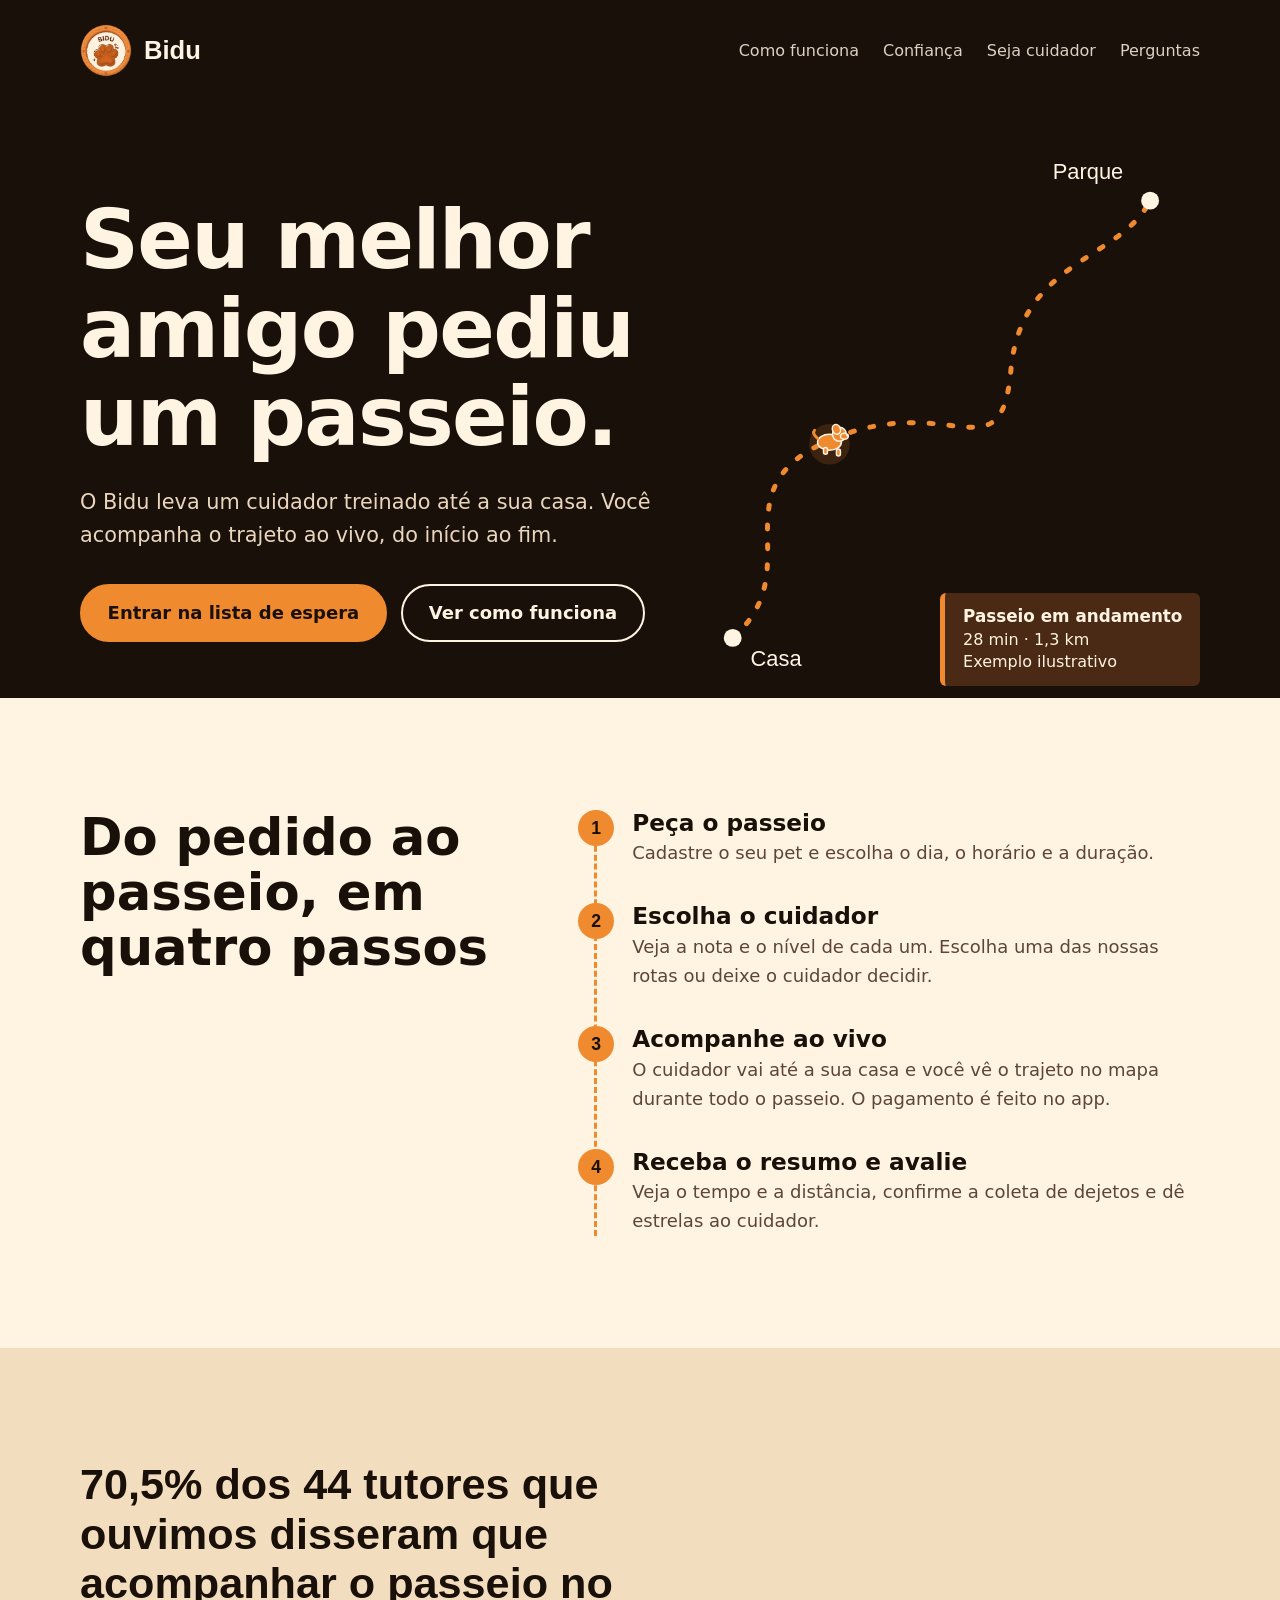
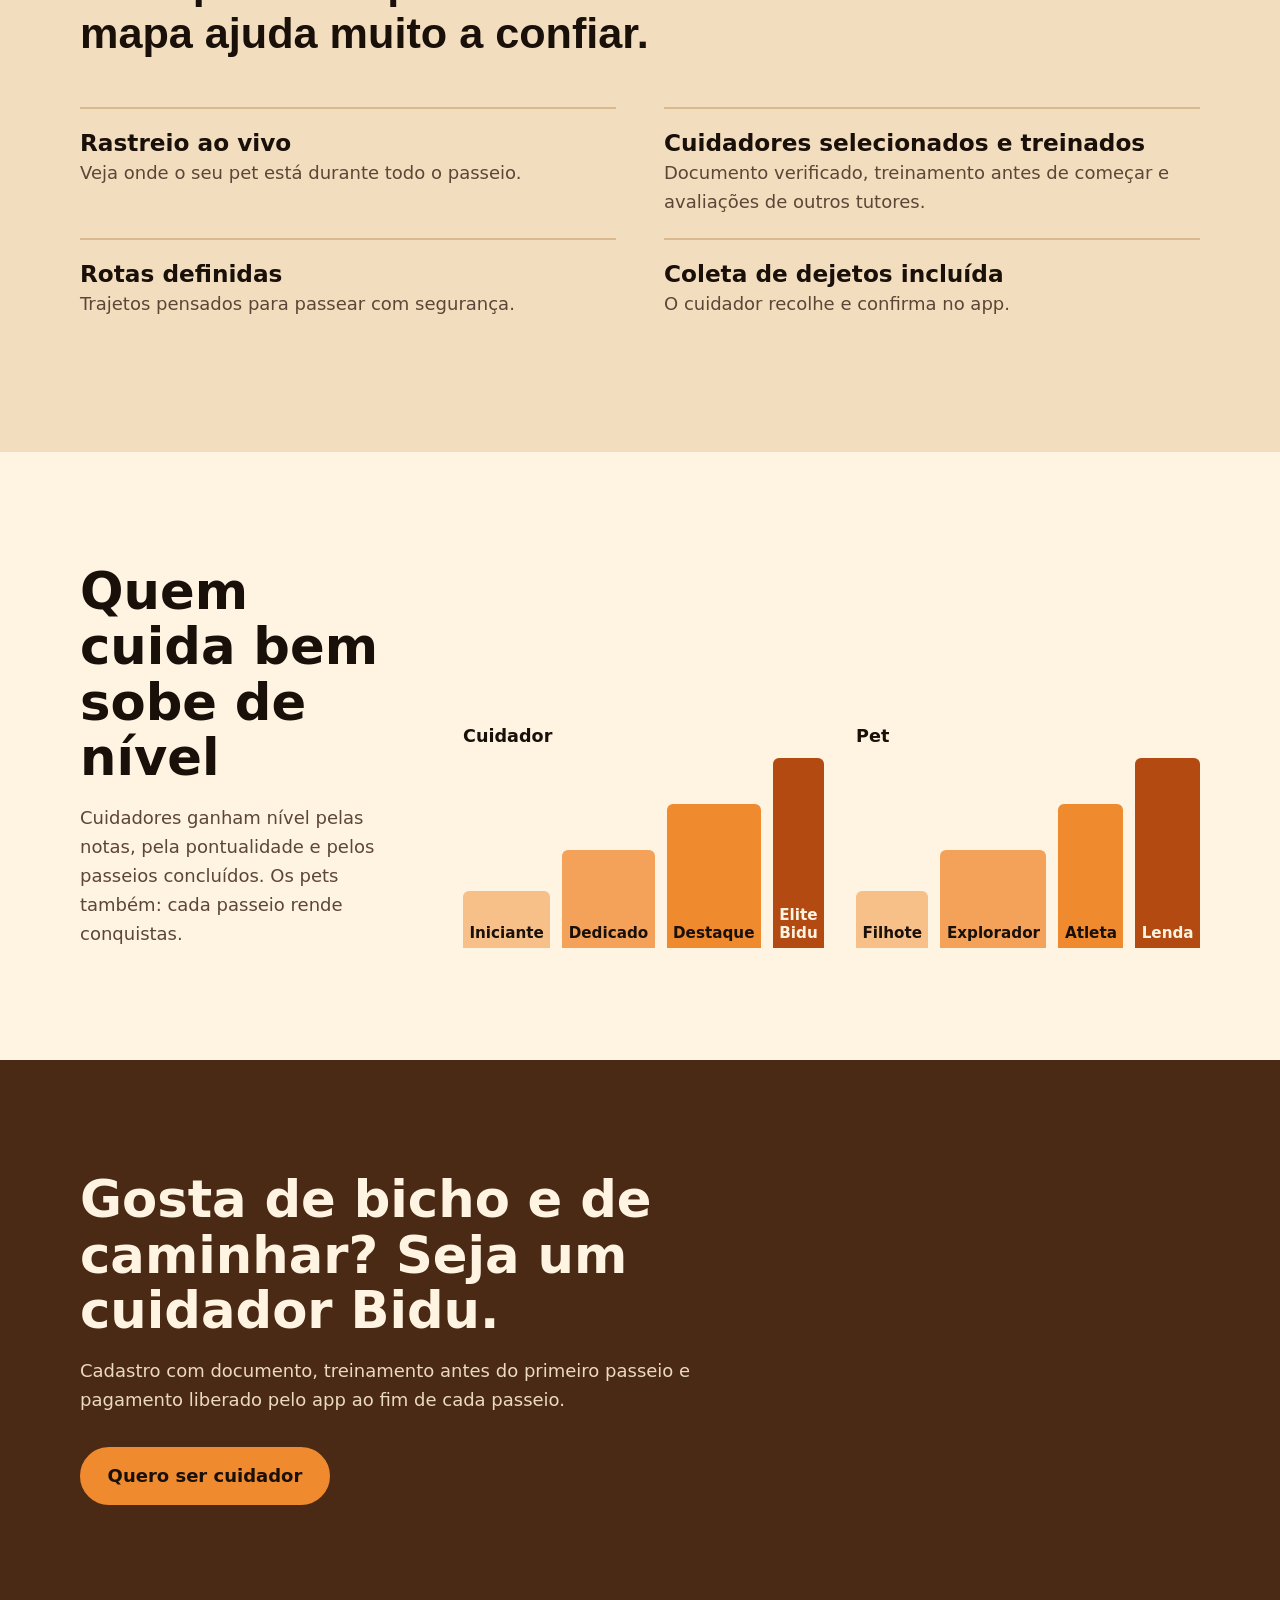
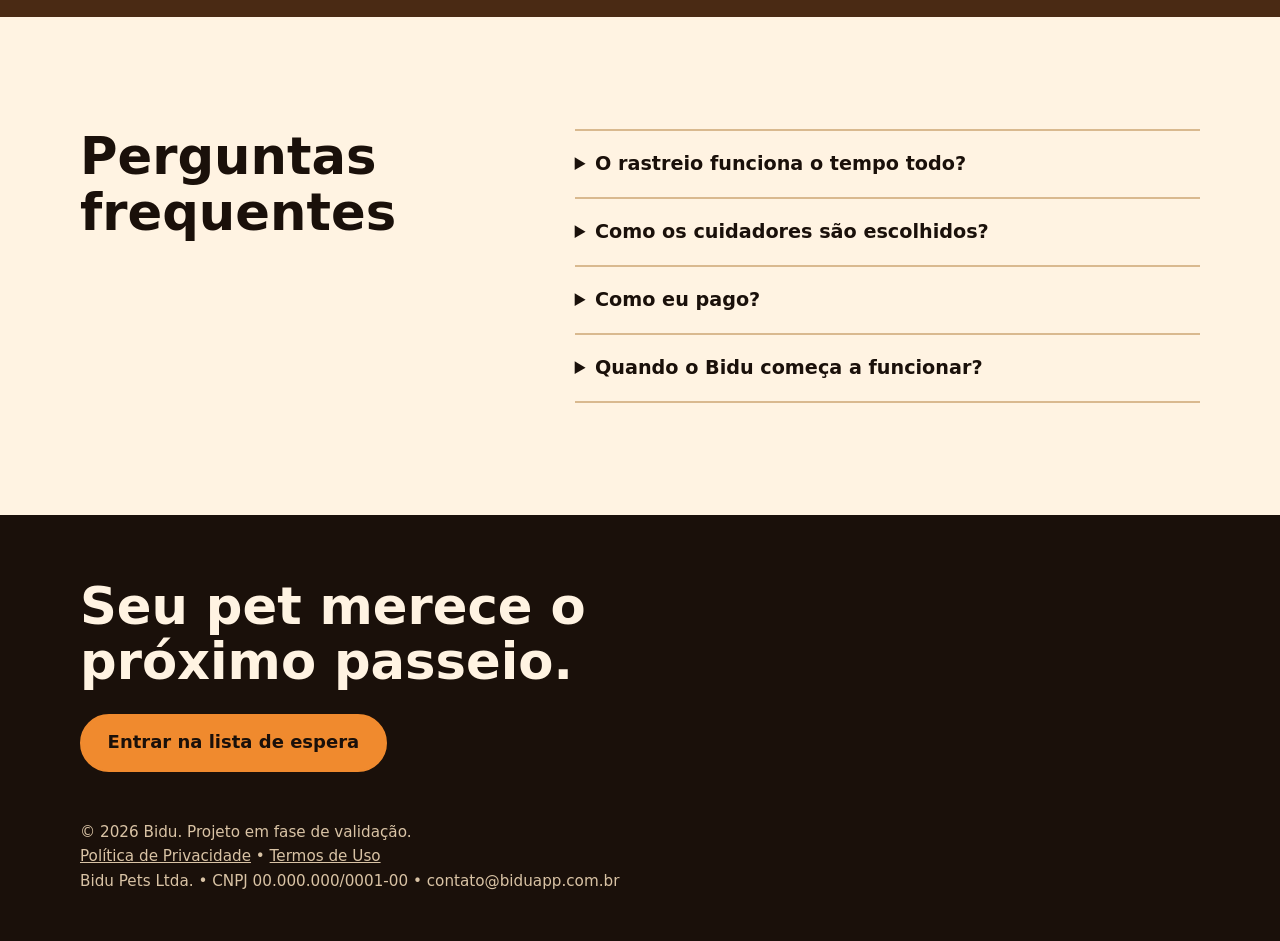
==== commit cdee8fb8: "feat: substitui marcador humano por cachorro SVG animado na trilha do mapa" ====
--- a/index.html
+++ b/index.html
@@ -40,9 +40,44 @@
               <circle cx="470" cy="60" r="9" fill="#FFF3E2"/>
               <text x="372" y="38" fill="#FFF3E2" font-size="22" font-family="Figtree,sans-serif">Parque</text>
               <g id="mk">
-                <circle cx="50" cy="500" r="14" fill="#F08A2E" opacity="0.9">
-                  <animateMotion dur="10s" repeatCount="indefinite" path="M50 500 C130 430 30 350 150 300 S320 340 330 230 S440 120 470 60 L470 60 C440 120 320 340 330 230 S150 300 30 350 C130 430 50 500 50 500"/>
+                <!-- animateMotion no grupo: Casa→Parque→Casa, loop infinito -->
+                <animateMotion
+                  dur="8s"
+                  repeatCount="indefinite"
+                  calcMode="spline"
+                  keyTimes="0;0.5;1"
+                  keyPoints="0;1;0"
+                  keySplines="0.4 0 0.6 1; 0.4 0 0.6 1">
+                  <mpath href="#rt"/>
+                </animateMotion>
+                <!-- Pulso -->
+                <circle cx="0" cy="4" r="18" fill="#F08A2E" opacity="0.2">
+                  <animate attributeName="r" values="18;26;18" dur="1.4s" repeatCount="indefinite"/>
+                  <animate attributeName="opacity" values="0.2;0.05;0.2" dur="1.4s" repeatCount="indefinite"/>
                 </circle>
+                <!-- Cachorro SVG (perfil lateral simples) -->
+                <g transform="translate(-14,-18)" fill="#F08A2E" stroke="#FFF3E2" stroke-width="1.5" stroke-linejoin="round">
+                  <!-- corpo -->
+                  <ellipse cx="14" cy="20" rx="12" ry="8"/>
+                  <!-- cabeça -->
+                  <circle cx="24" cy="12" r="7"/>
+                  <!-- focinho -->
+                  <ellipse cx="29" cy="14" rx="4" ry="3"/>
+                  <!-- nariz -->
+                  <circle cx="32" cy="13" r="1.2" fill="#FFF3E2" stroke="none"/>
+                  <!-- orelha -->
+                  <ellipse cx="21" cy="7" rx="4" ry="5" transform="rotate(-20 21 7)"/>
+                  <!-- rabo -->
+                  <path d="M2 16 Q-4 11 -1 8" fill="none" stroke="#F08A2E" stroke-width="3" stroke-linecap="round"/>
+                  <!-- pata dianteira (anima caminhada) -->
+                  <rect x="21" y="27" width="4" height="7" rx="2">
+                    <animate attributeName="y" values="27;25;27" dur="0.4s" repeatCount="indefinite"/>
+                  </rect>
+                  <!-- pata traseira (anima caminhada, oposta) -->
+                  <rect x="8" y="27" width="4" height="7" rx="2">
+                    <animate attributeName="y" values="25;27;25" dur="0.4s" repeatCount="indefinite"/>
+                  </rect>
+                </g>
               </g>
             </svg>
             <div class="tracker"><b>Passeio em andamento</b>28 min · 1,3 km<br>Exemplo ilustrativo</div>
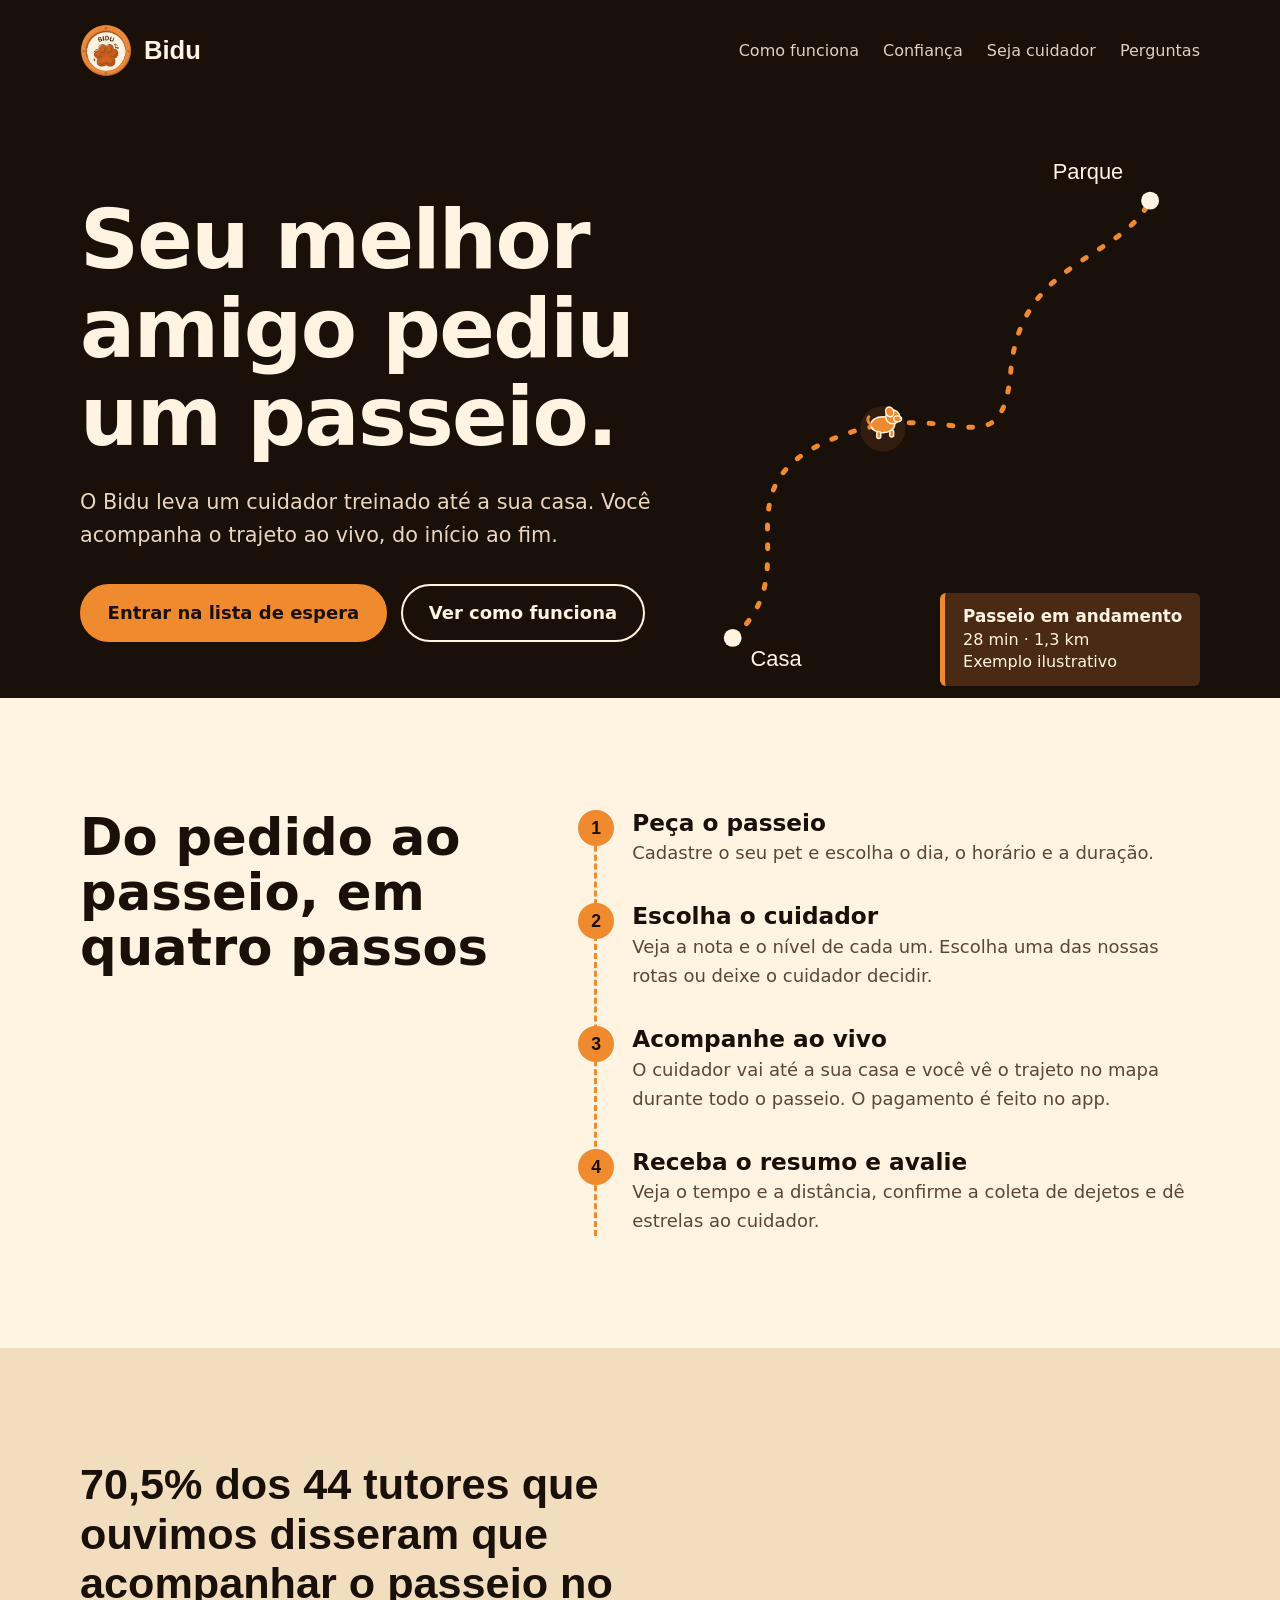
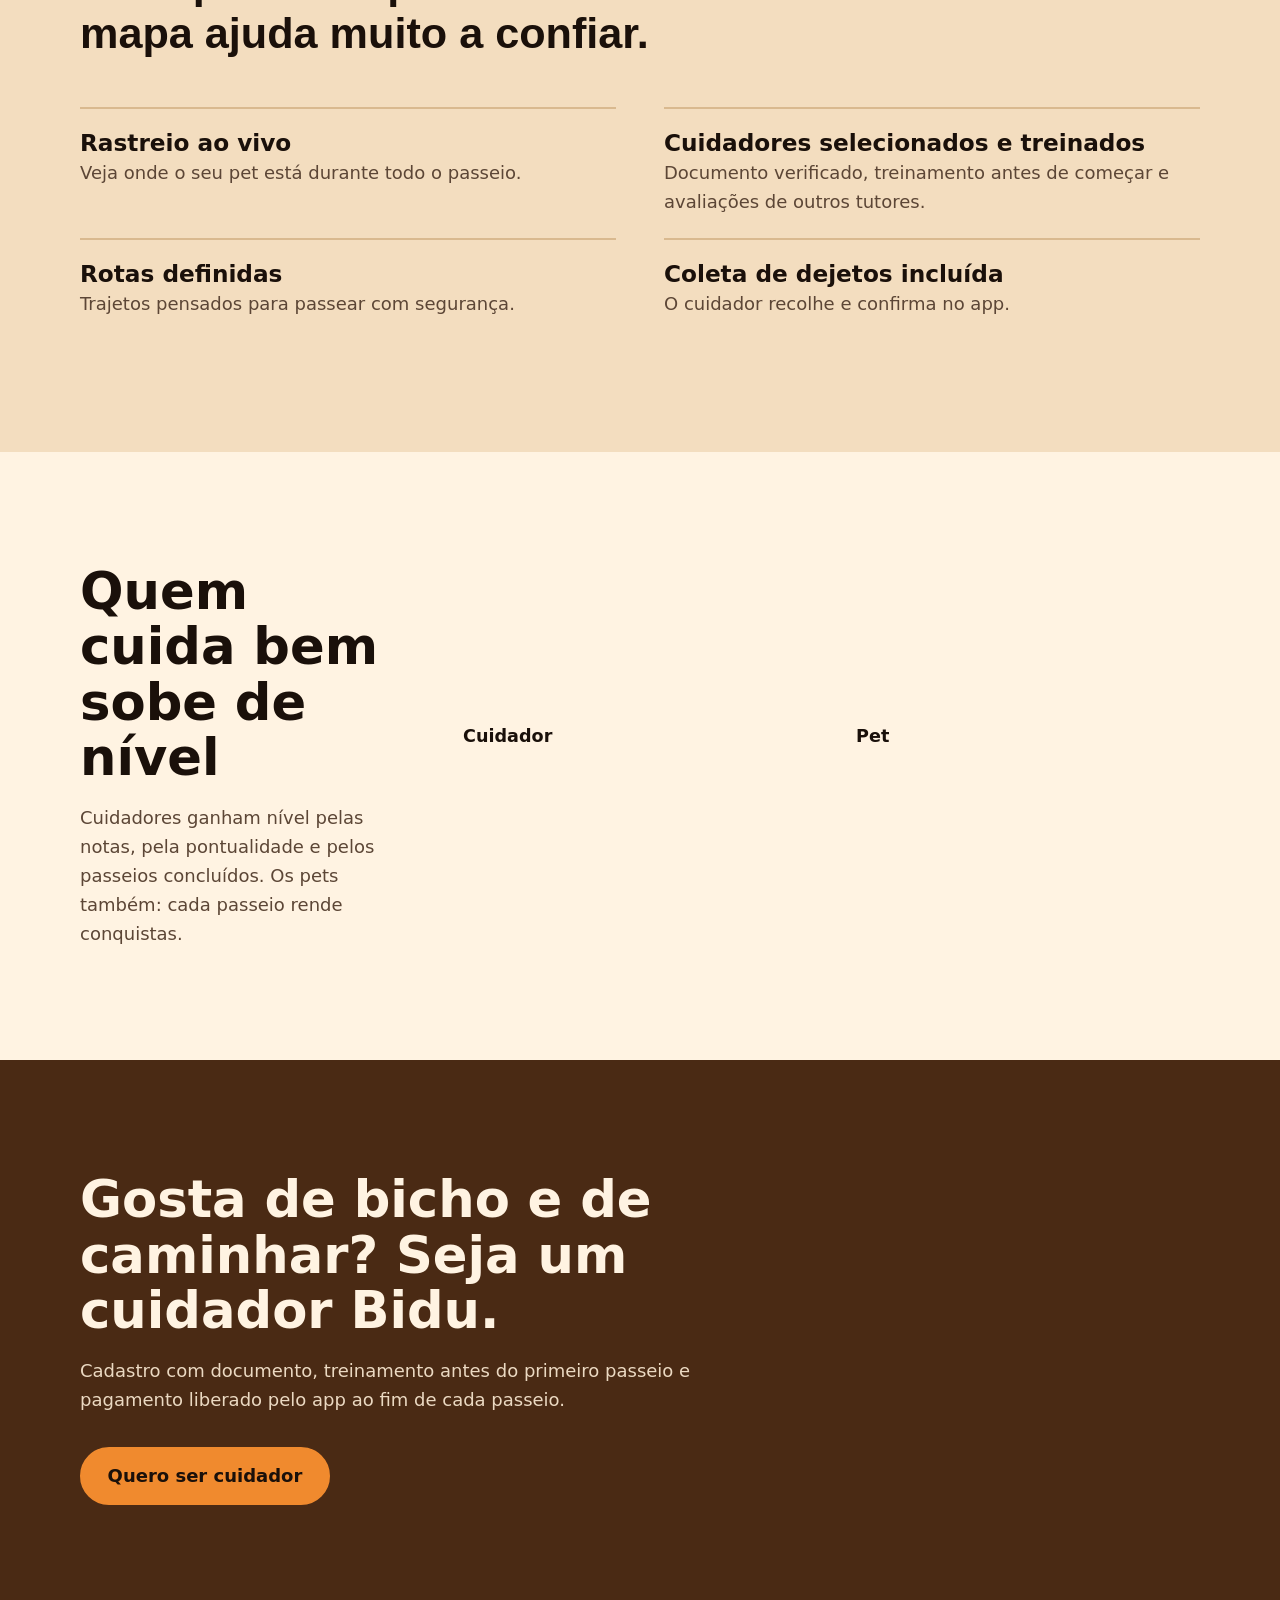
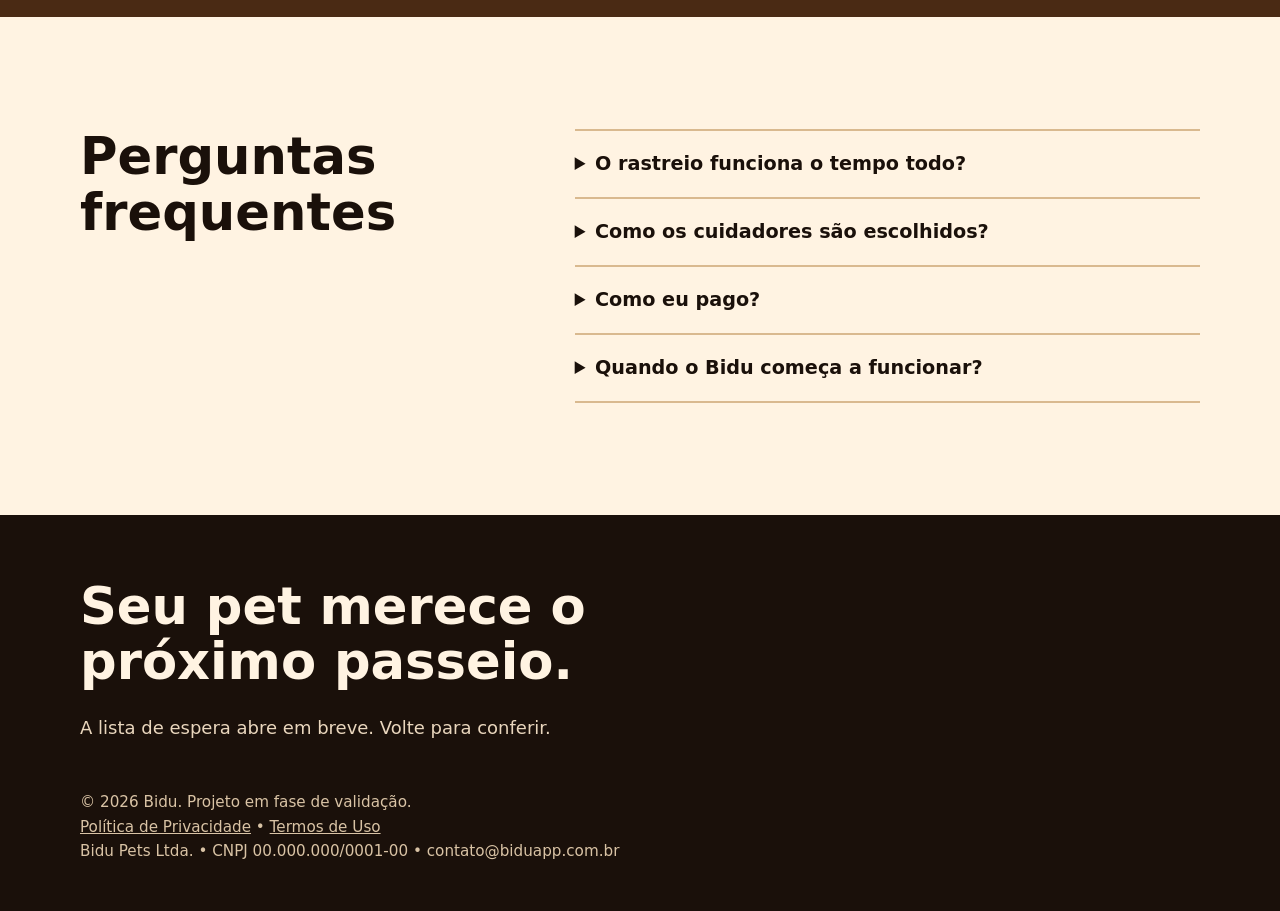
==== commit 5efcbcb5: "feat: adicionou banner de cookies com consentimento e salvamento no localStorage Co-Authored-By: Cla" ====
--- a/index.html
+++ b/index.html
@@ -55,27 +55,27 @@
                   <animate attributeName="r" values="18;26;18" dur="1.4s" repeatCount="indefinite"/>
                   <animate attributeName="opacity" values="0.2;0.05;0.2" dur="1.4s" repeatCount="indefinite"/>
                 </circle>
-                <!-- Cachorro SVG (perfil lateral simples) -->
-                <g transform="translate(-14,-18)" fill="#F08A2E" stroke="#FFF3E2" stroke-width="1.5" stroke-linejoin="round">
-                  <!-- corpo -->
-                  <ellipse cx="14" cy="20" rx="12" ry="8"/>
+                <!-- Cachorro SVG centrado em (0,0) = ponto na trilha -->
+                <g fill="#F08A2E" stroke="#FFF3E2" stroke-width="1.5" stroke-linejoin="round">
+                  <!-- corpo centrado em (0,0) -->
+                  <ellipse cx="0" cy="0" rx="12" ry="8"/>
                   <!-- cabeça -->
-                  <circle cx="24" cy="12" r="7"/>
+                  <circle cx="10" cy="-8" r="7"/>
                   <!-- focinho -->
-                  <ellipse cx="29" cy="14" rx="4" ry="3"/>
+                  <ellipse cx="15" cy="-6" rx="4" ry="3"/>
                   <!-- nariz -->
-                  <circle cx="32" cy="13" r="1.2" fill="#FFF3E2" stroke="none"/>
+                  <circle cx="18" cy="-7" r="1.2" fill="#FFF3E2" stroke="none"/>
                   <!-- orelha -->
-                  <ellipse cx="21" cy="7" rx="4" ry="5" transform="rotate(-20 21 7)"/>
+                  <ellipse cx="7" cy="-13" rx="4" ry="5" transform="rotate(-20 7 -13)"/>
                   <!-- rabo -->
-                  <path d="M2 16 Q-4 11 -1 8" fill="none" stroke="#F08A2E" stroke-width="3" stroke-linecap="round"/>
-                  <!-- pata dianteira (anima caminhada) -->
-                  <rect x="21" y="27" width="4" height="7" rx="2">
-                    <animate attributeName="y" values="27;25;27" dur="0.4s" repeatCount="indefinite"/>
+                  <path d="M-12 0 Q-17 -5 -14 -8" fill="none" stroke="#F08A2E" stroke-width="3" stroke-linecap="round"/>
+                  <!-- pata dianteira -->
+                  <rect x="7" y="7" width="4" height="7" rx="2">
+                    <animate attributeName="y" values="7;5;7" dur="0.4s" repeatCount="indefinite"/>
                   </rect>
-                  <!-- pata traseira (anima caminhada, oposta) -->
-                  <rect x="8" y="27" width="4" height="7" rx="2">
-                    <animate attributeName="y" values="25;27;25" dur="0.4s" repeatCount="indefinite"/>
+                  <!-- pata traseira -->
+                  <rect x="-6" y="7" width="4" height="7" rx="2">
+                    <animate attributeName="y" values="5;7;5" dur="0.4s" repeatCount="indefinite"/>
                   </rect>
                 </g>
               </g>
@@ -203,6 +203,10 @@
           <a href="privacidade.html">Política de Privacidade</a> • <a href="termos.html">Termos de Uso</a><br>
           Bidu Pets Ltda. • CNPJ 00.000.000/0001-00 • contato@biduapp.com.br
         </p>
+        <div id="cookie-banner" hidden>
+          <p>Este site usa cookies para melhorar sua experiência e analisar o tráfego. Ao continuar, você concorda com nossa política de privacidade. <a href="privacidade.html" target="_blank">Saiba mais</a></p>
+          <a class="btn" id="accept-cookies" href="#" role="button">Aceitar Cookies</a>
+        </div>
       </div>
     </footer>
     <script src="script.js"></script>
--- a/style.css
+++ b/style.css
@@ -446,3 +446,42 @@
     animation: none;
   }
 }
+
+/* Cookie banner */
+#cookie-banner {
+  position: fixed;
+  bottom: 1.5rem;
+  left: 50%;
+  translate: -50% 0;
+  width: min(560px, 100% - 2rem);
+  background: var(--brown);
+  color: var(--cream);
+  border-radius: 12px;
+  padding: 1.2rem 1.5rem;
+  display: flex;
+  align-items: center;
+  gap: 1.2rem;
+  flex-wrap: wrap;
+  box-shadow: 0 8px 32px #0005;
+  z-index: 999;
+  font-size: 1rem;
+}
+
+#cookie-banner p {
+  flex: 1;
+  min-width: 200px;
+  margin: 0;
+  color: #EBD9C2;
+  font-size: .95rem;
+}
+
+#cookie-banner a {
+  color: var(--orange);
+}
+
+#cookie-banner .btn {
+  white-space: nowrap;
+  font-size: .95rem;
+  padding: .6rem 1.3rem;
+  min-height: 40px;
+}
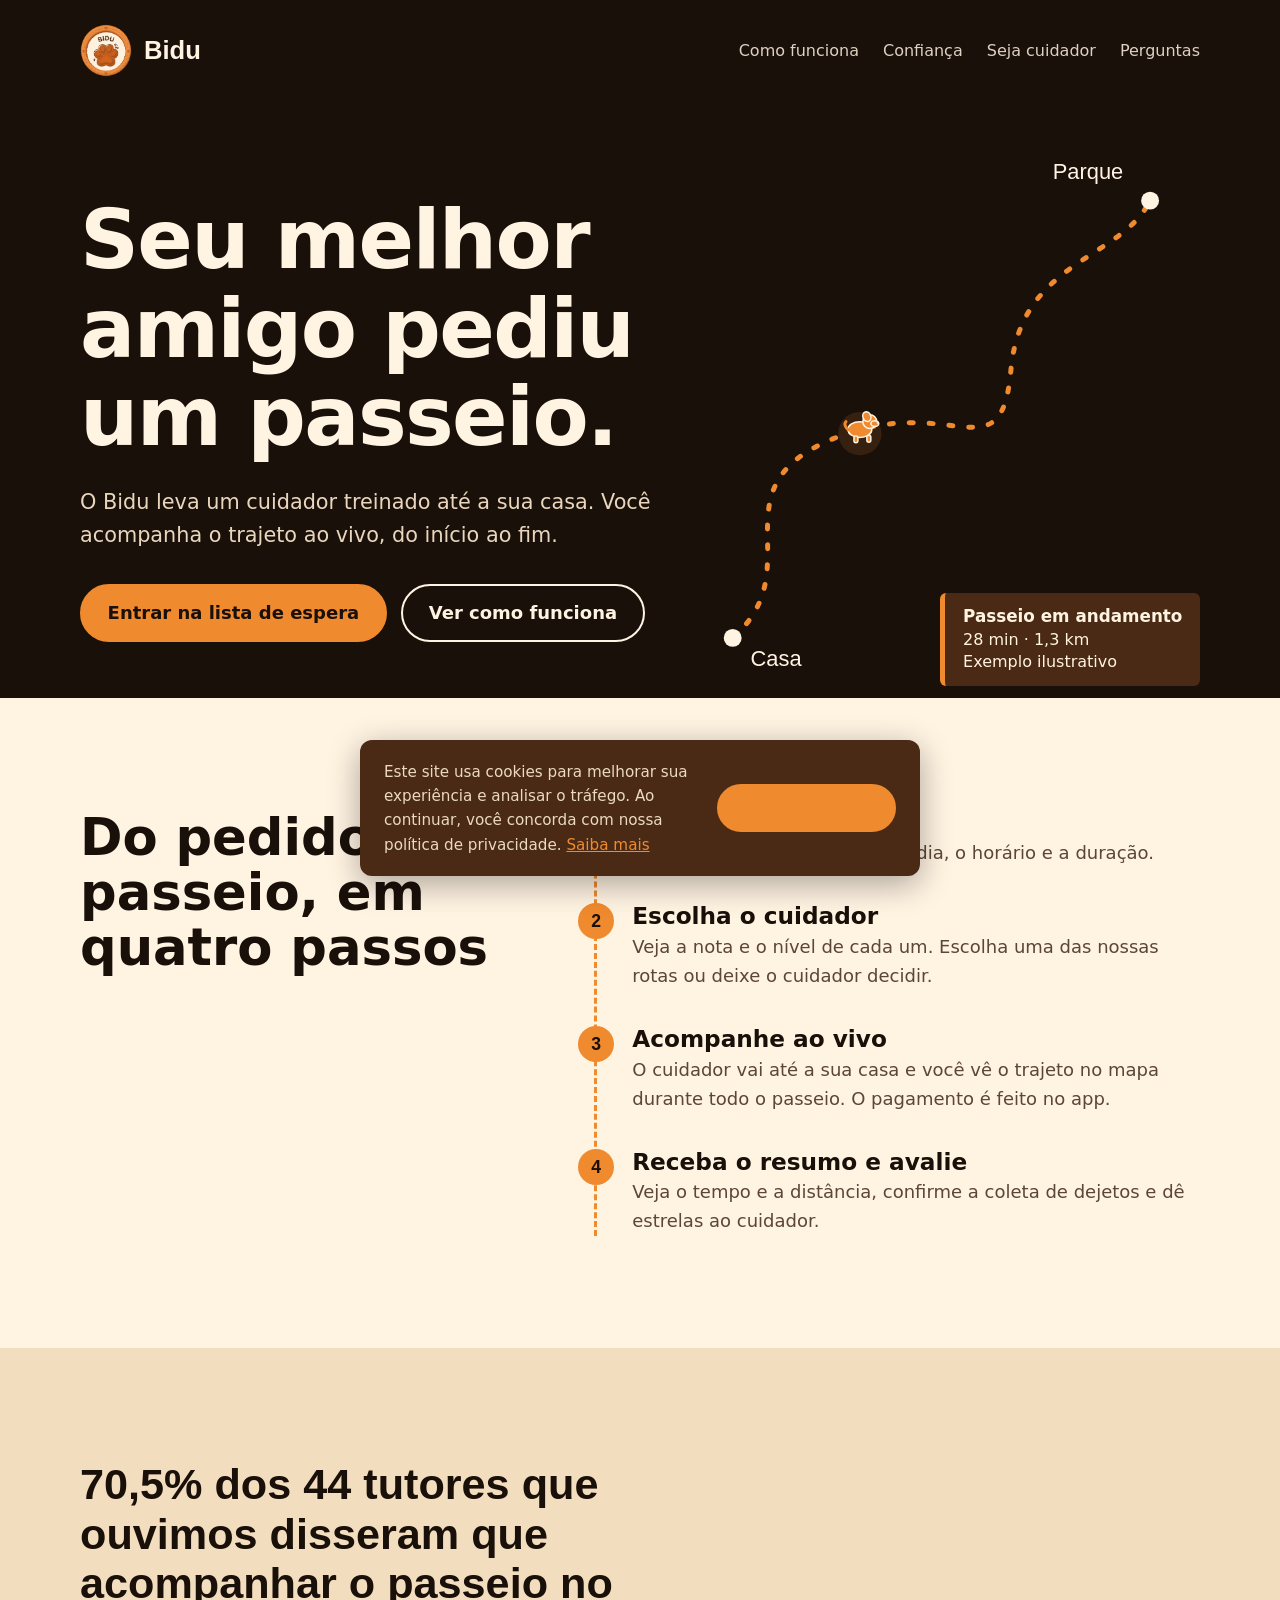
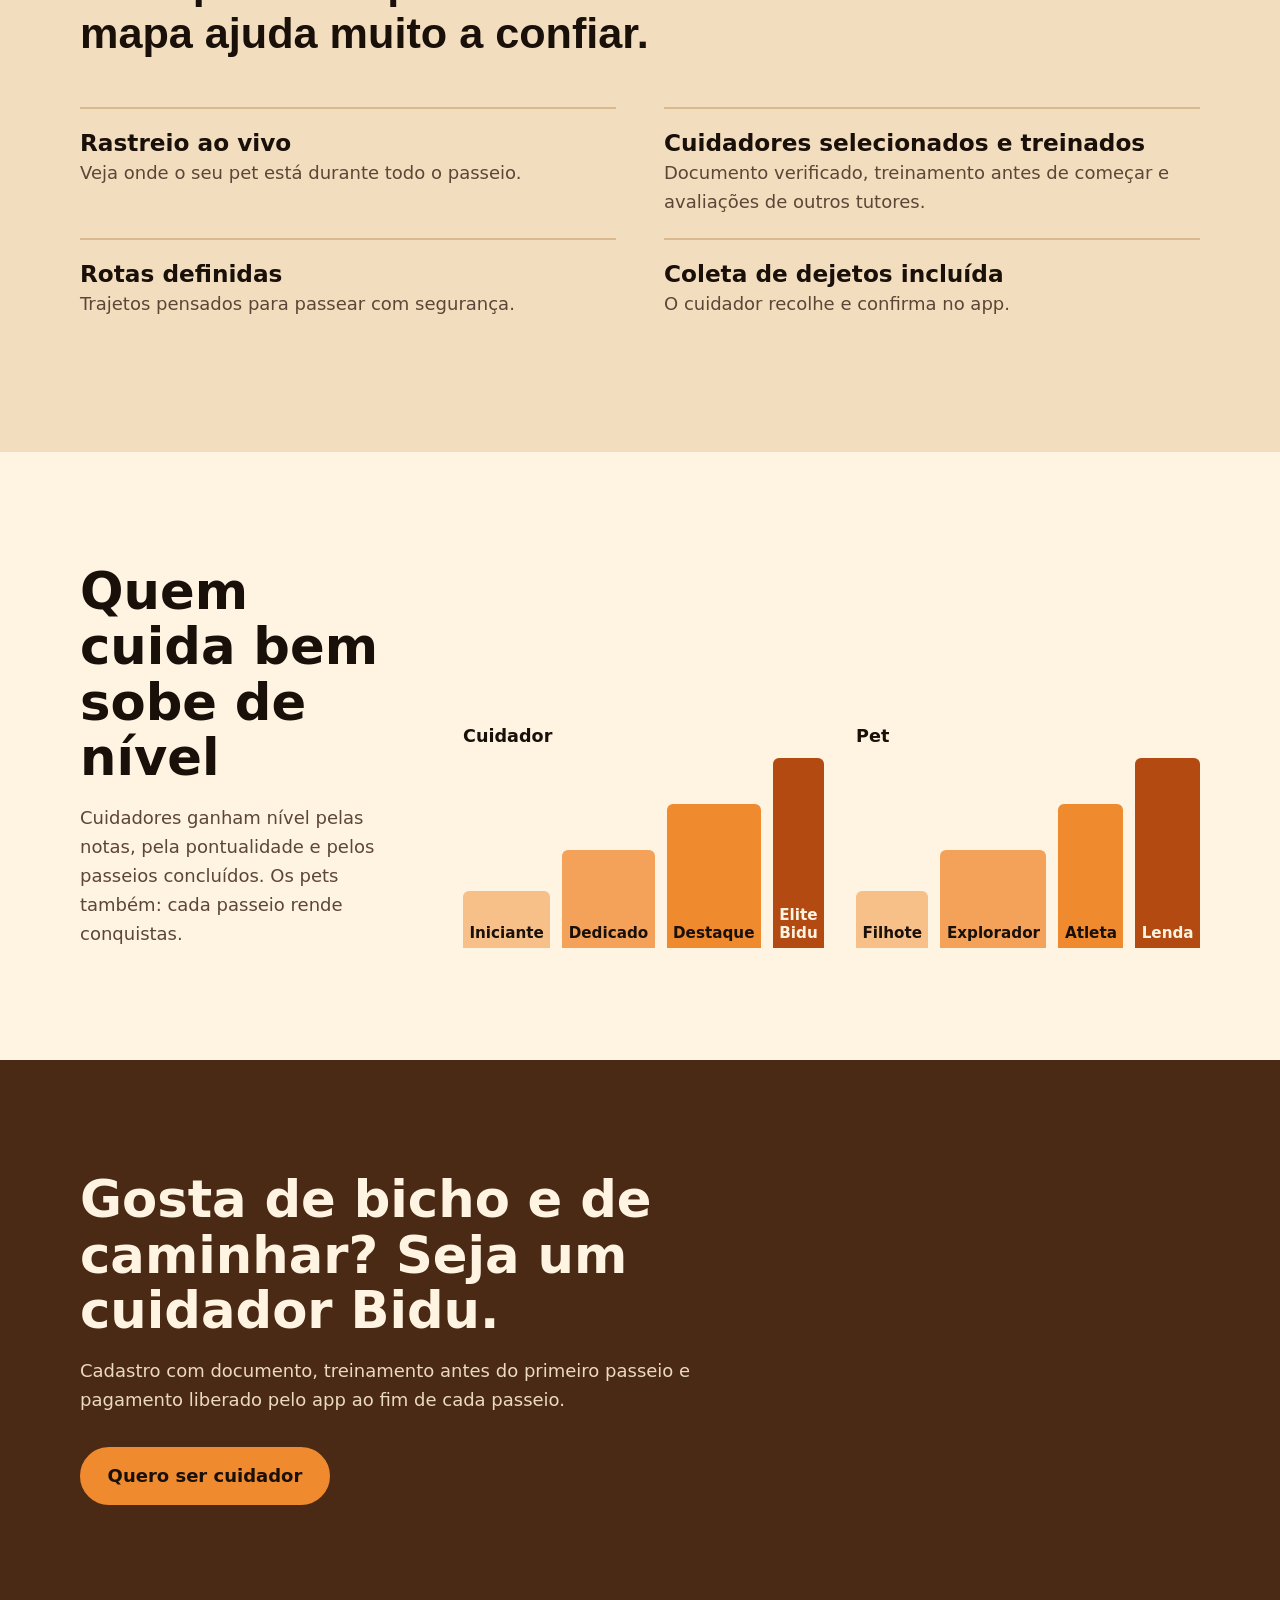
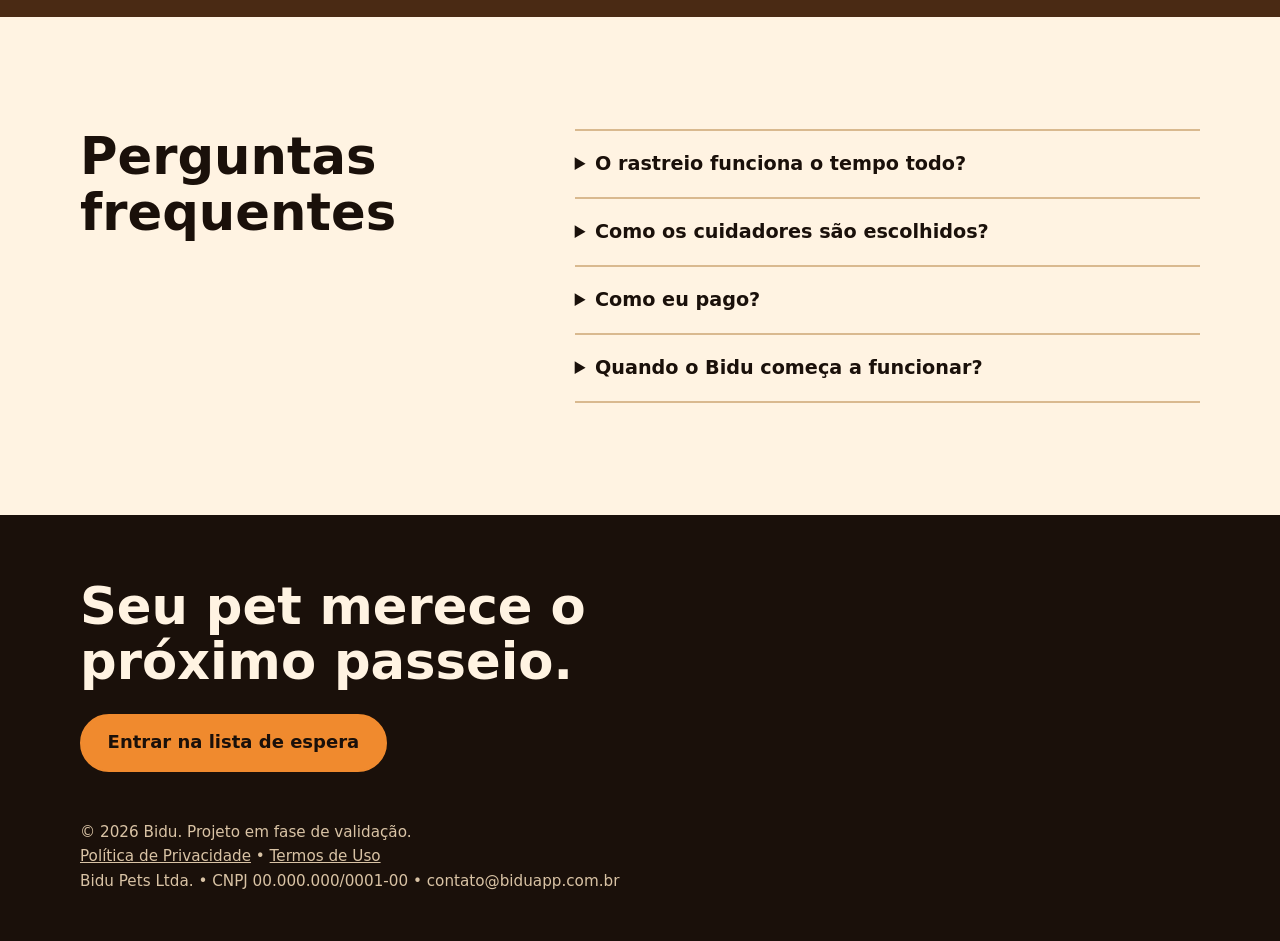
==== commit 9325c4f0: "fix: remove hidden attribute do cookie banner e gerencia visibilidade via JS Co-Authored-By: Claude " ====
--- a/index.html
+++ b/index.html
@@ -203,7 +203,7 @@
           <a href="privacidade.html">Política de Privacidade</a> • <a href="termos.html">Termos de Uso</a><br>
           Bidu Pets Ltda. • CNPJ 00.000.000/0001-00 • contato@biduapp.com.br
         </p>
-        <div id="cookie-banner" hidden>
+        <div id="cookie-banner">
           <p>Este site usa cookies para melhorar sua experiência e analisar o tráfego. Ao continuar, você concorda com nossa política de privacidade. <a href="privacidade.html" target="_blank">Saiba mais</a></p>
           <a class="btn" id="accept-cookies" href="#" role="button">Aceitar Cookies</a>
         </div>
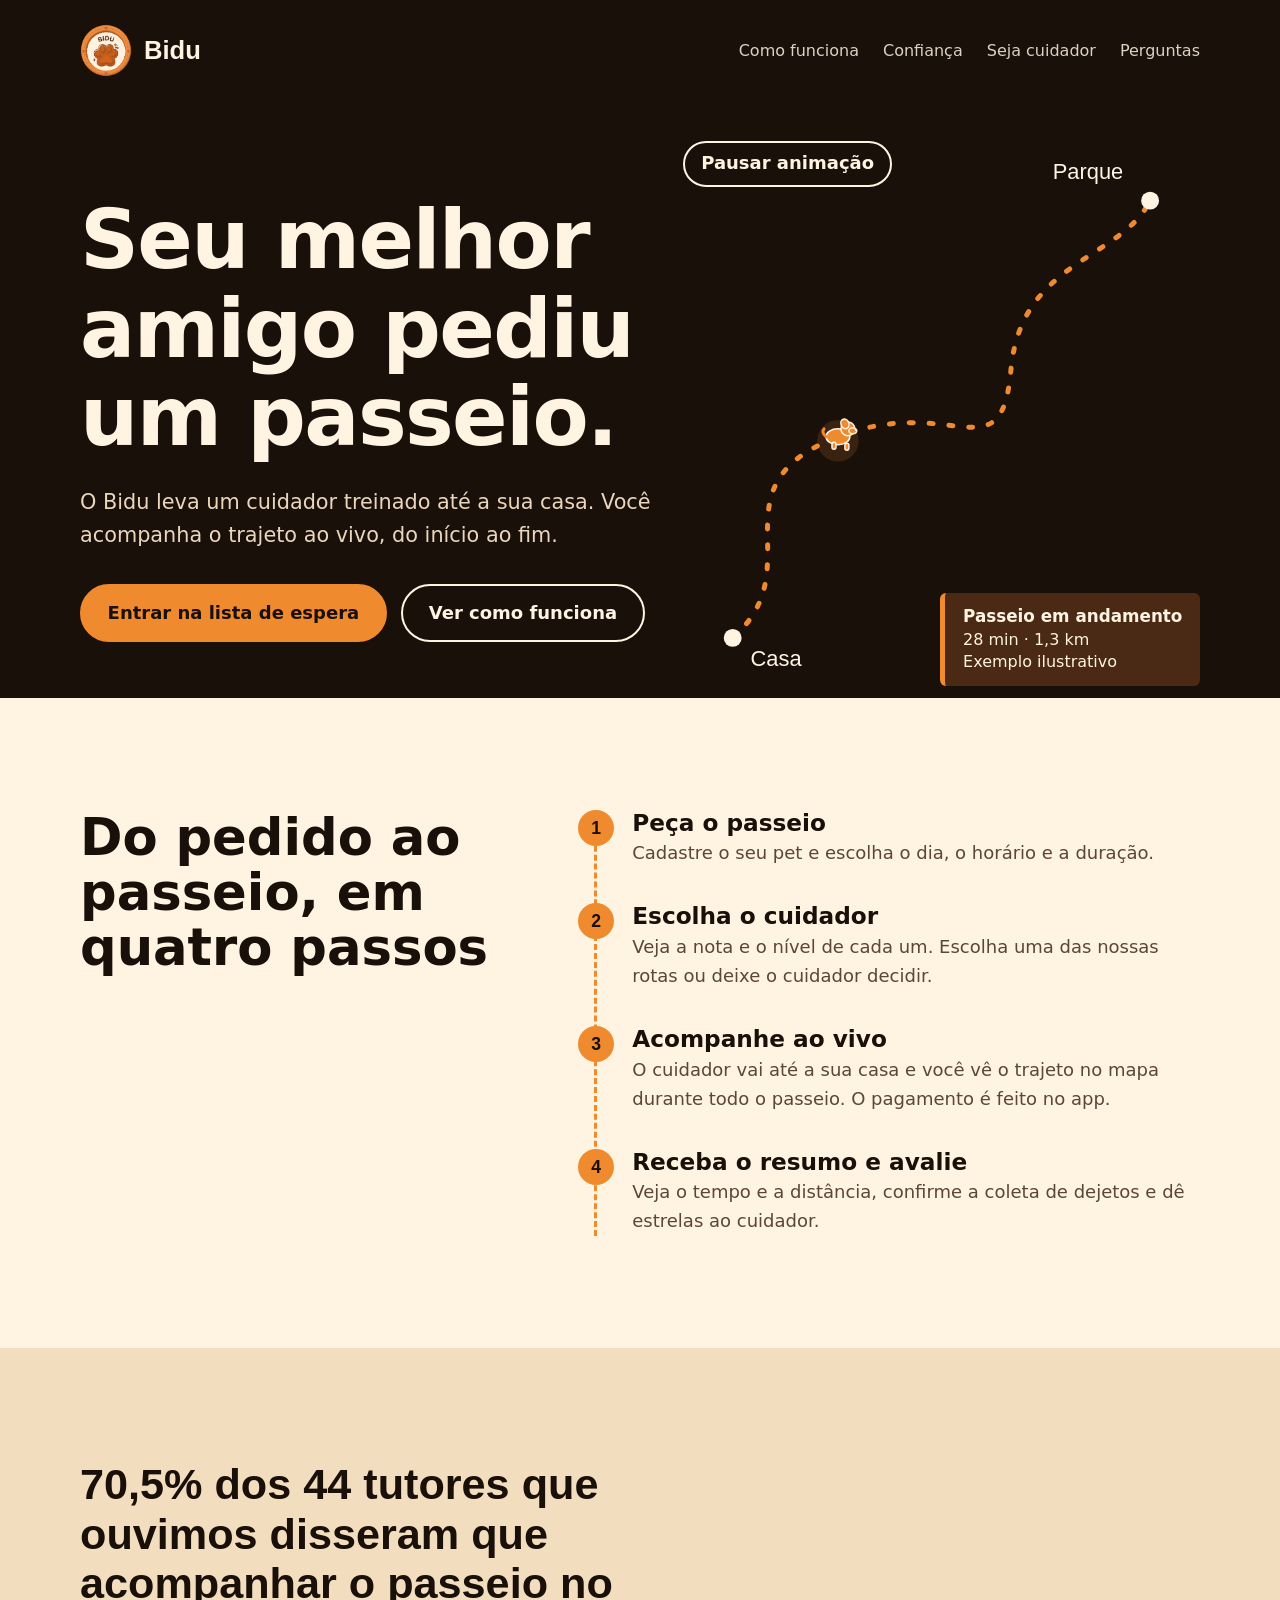
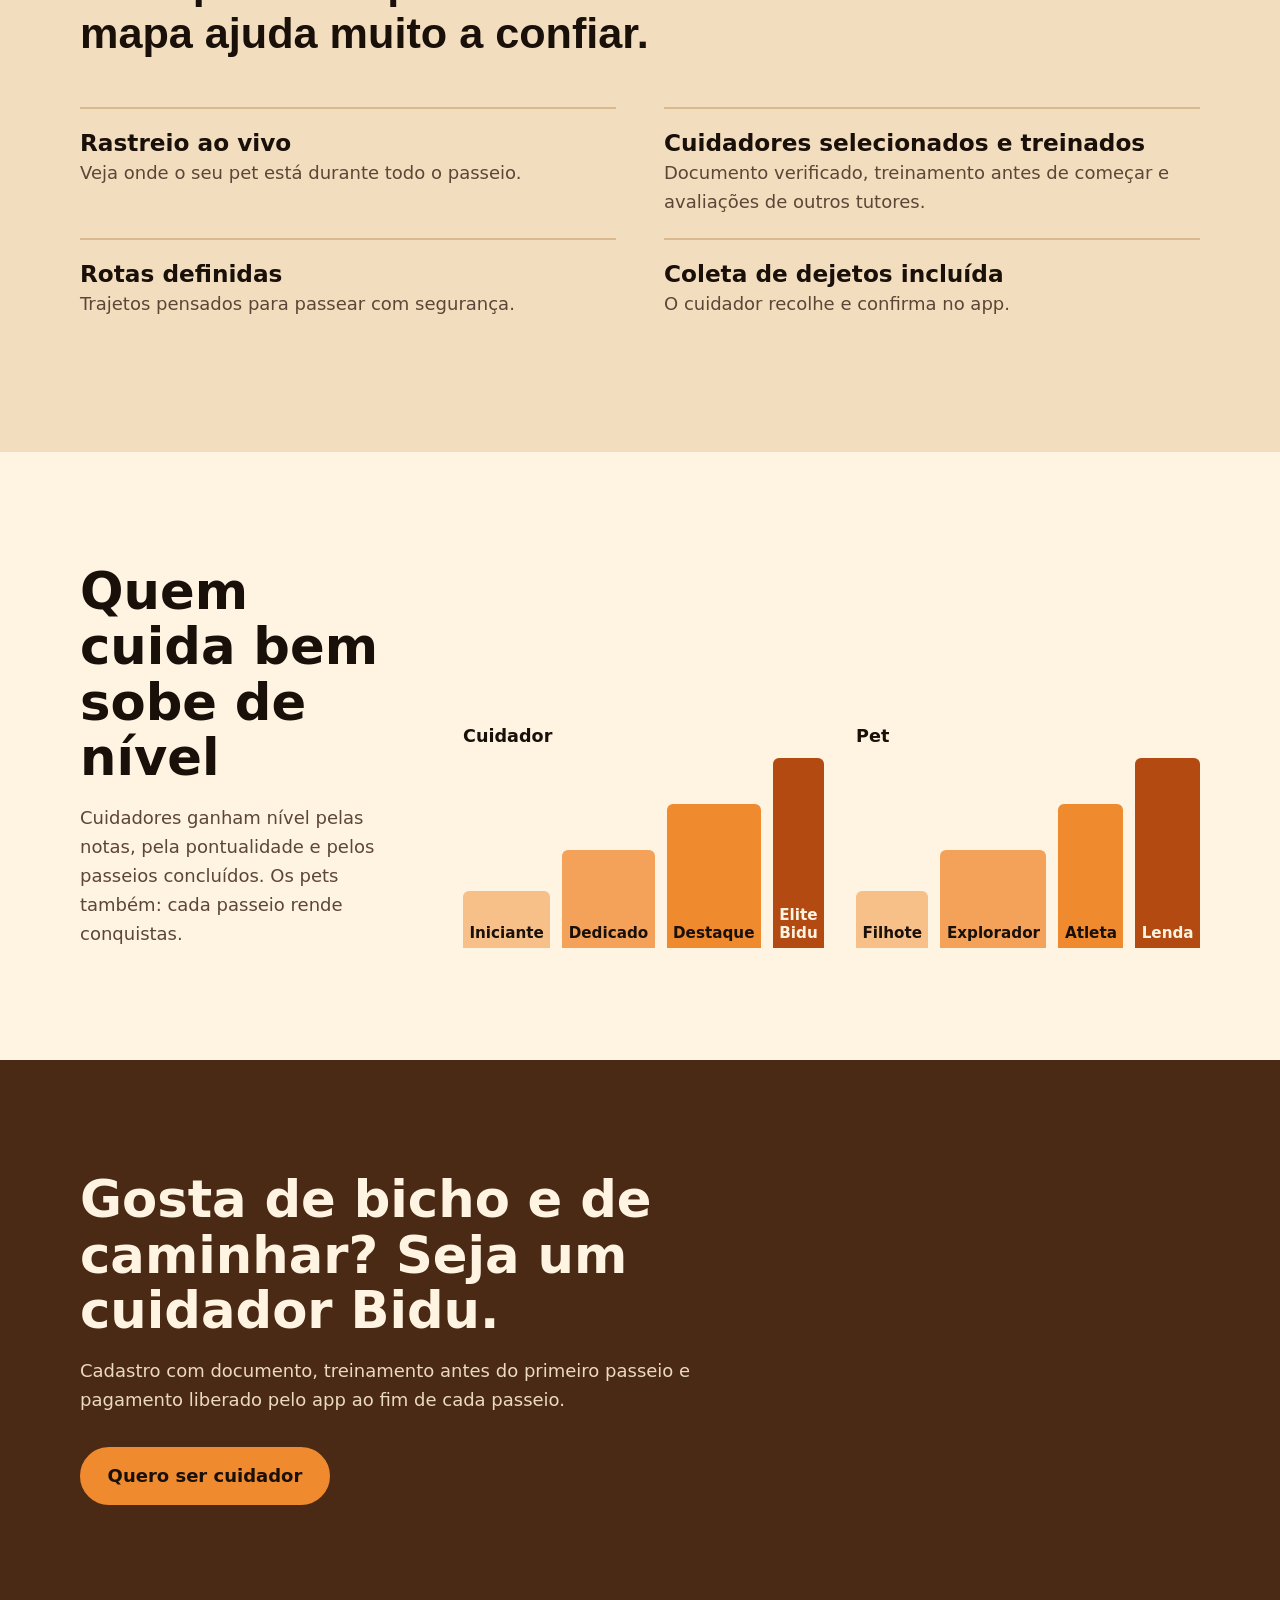
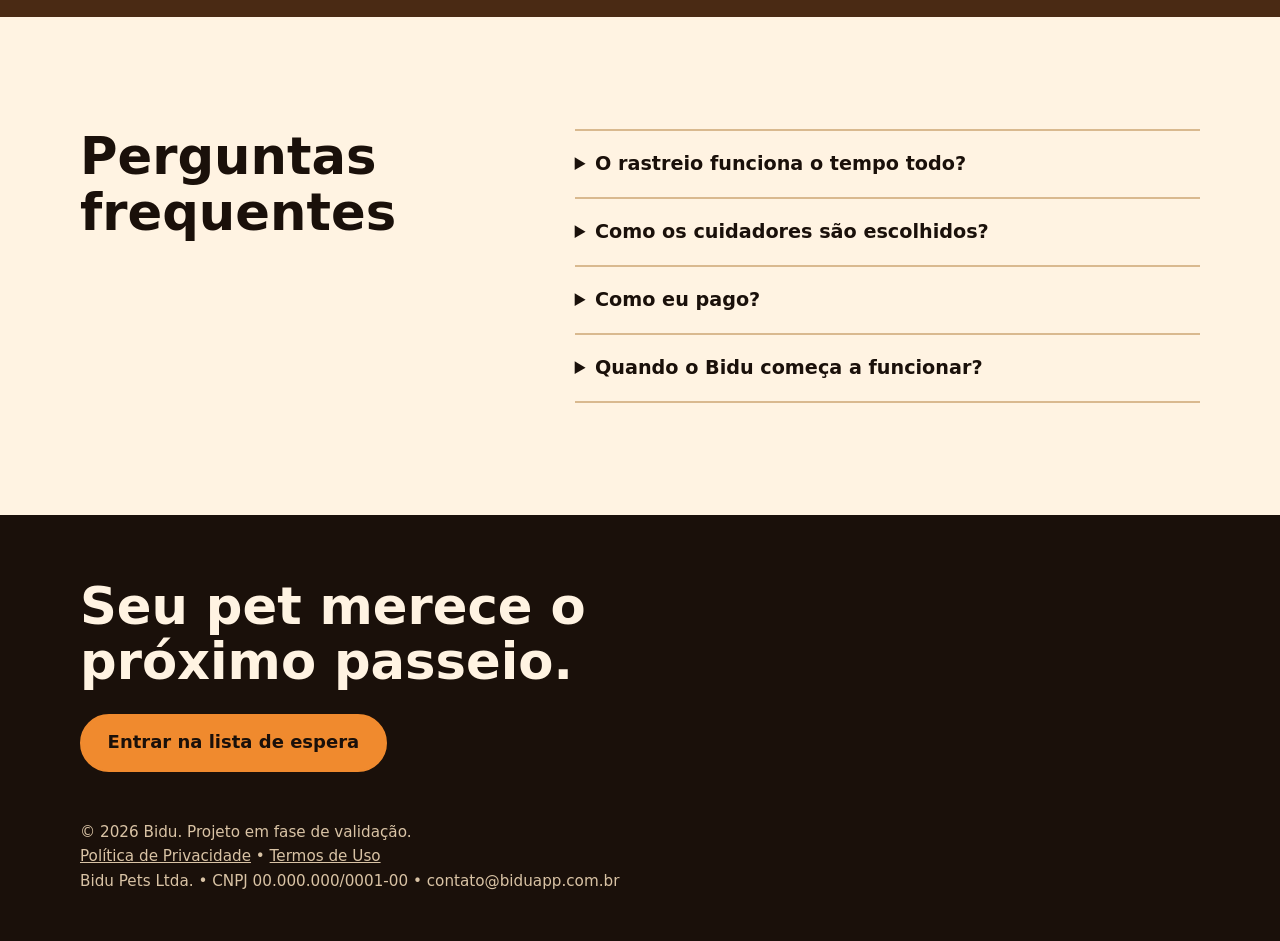
==== commit 305f8c1c: "O cachorro funciona corretamente" ====
--- a/index.html
+++ b/index.html
@@ -33,6 +33,7 @@
             </div>
           </div>
           <div class="route">
+            <button class="btn ghost motion-toggle" type="button" id="motionToggle" aria-pressed="false">Pausar animação</button>
             <svg viewBox="0 0 520 560" role="img" aria-label="Mapa com o trajeto de um passeio, da casa até o parque">
               <path id="rt" d="M50 500 C130 430 30 350 150 300 S320 340 330 230 S440 120 470 60" fill="none" stroke="#F08A2E" stroke-width="5" stroke-linecap="round" stroke-dasharray="4 16"/>
               <circle cx="50" cy="500" r="9" fill="#FFF3E2"/>
@@ -203,12 +204,9 @@
           <a href="privacidade.html">Política de Privacidade</a> • <a href="termos.html">Termos de Uso</a><br>
           Bidu Pets Ltda. • CNPJ 00.000.000/0001-00 • contato@biduapp.com.br
         </p>
-        <div id="cookie-banner">
-          <p>Este site usa cookies para melhorar sua experiência e analisar o tráfego. Ao continuar, você concorda com nossa política de privacidade. <a href="privacidade.html" target="_blank">Saiba mais</a></p>
-          <a class="btn" id="accept-cookies" href="#" role="button">Aceitar Cookies</a>
-        </div>
       </div>
     </footer>
+    <script src="cookies.js"></script>
     <script src="script.js"></script>
   </body>
-</html>
+</html>
--- a/style.css
+++ b/style.css
@@ -442,8 +442,12 @@
   html {
     scroll-behavior: auto;
   }
+  .route #rt {
+    animation: none;
+  }
   .stairs span {
-    animation: none;
+    transition: none;
+    transform: none;
   }
 }
 
@@ -479,9 +483,44 @@
   color: var(--orange);
 }
 
+#cookie-banner .cookie-actions {
+  display: flex;
+  gap: .6rem;
+  flex-wrap: wrap;
+}
+
 #cookie-banner .btn {
   white-space: nowrap;
   font-size: .95rem;
   padding: .6rem 1.3rem;
   min-height: 40px;
-}
+  color: var(--ink);
+  background: var(--orange);
+  cursor: pointer;
+}
+
+#cookie-banner .btn.ghost {
+  background: transparent;
+  color: var(--cream);
+  border-color: var(--cream);
+}
+
+button.btn {
+  font: inherit;
+  font-weight: 600;
+  cursor: pointer;
+}
+
+.motion-toggle {
+  position: absolute;
+  left: 0;
+  top: 0;
+  z-index: 1;
+  min-height: 40px;
+  padding: .4rem 1rem;
+  font-size: .9rem;
+}
+
+.route.paused #rt {
+  animation-play-state: paused;
+}
